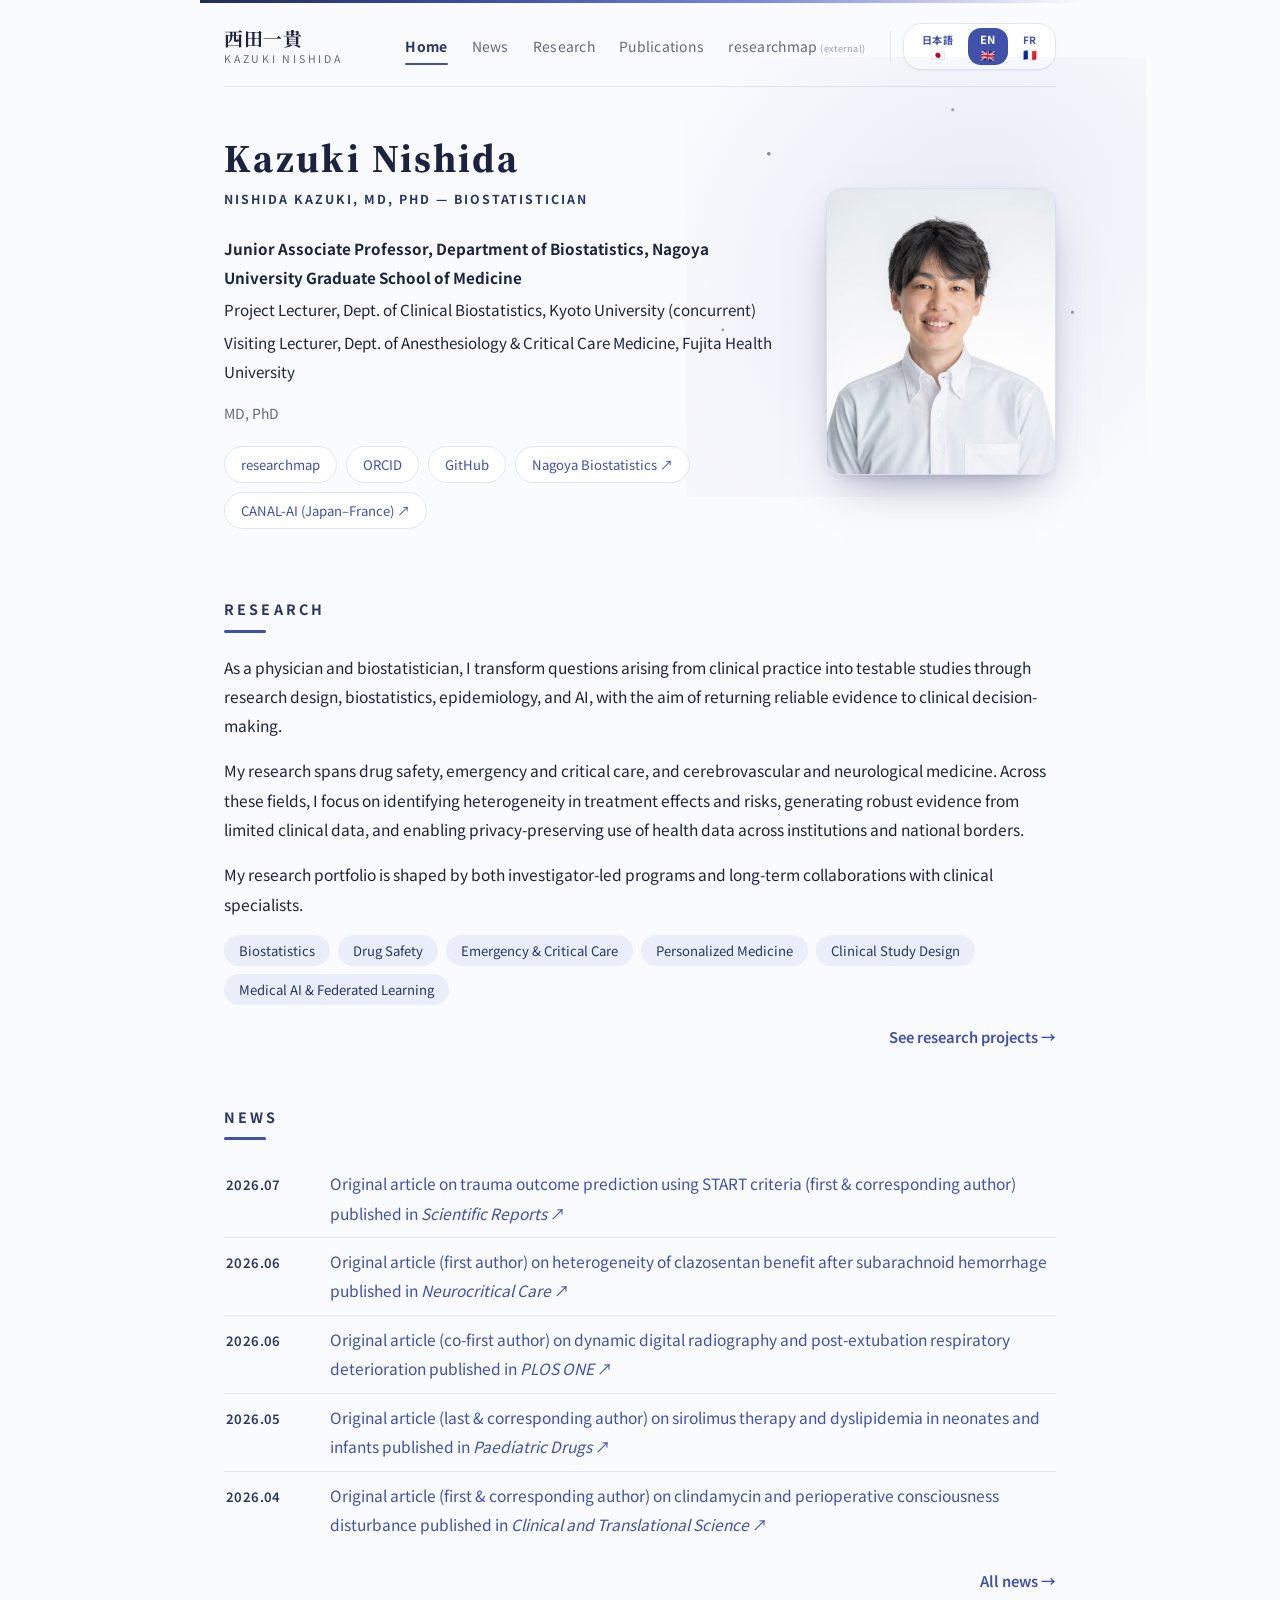
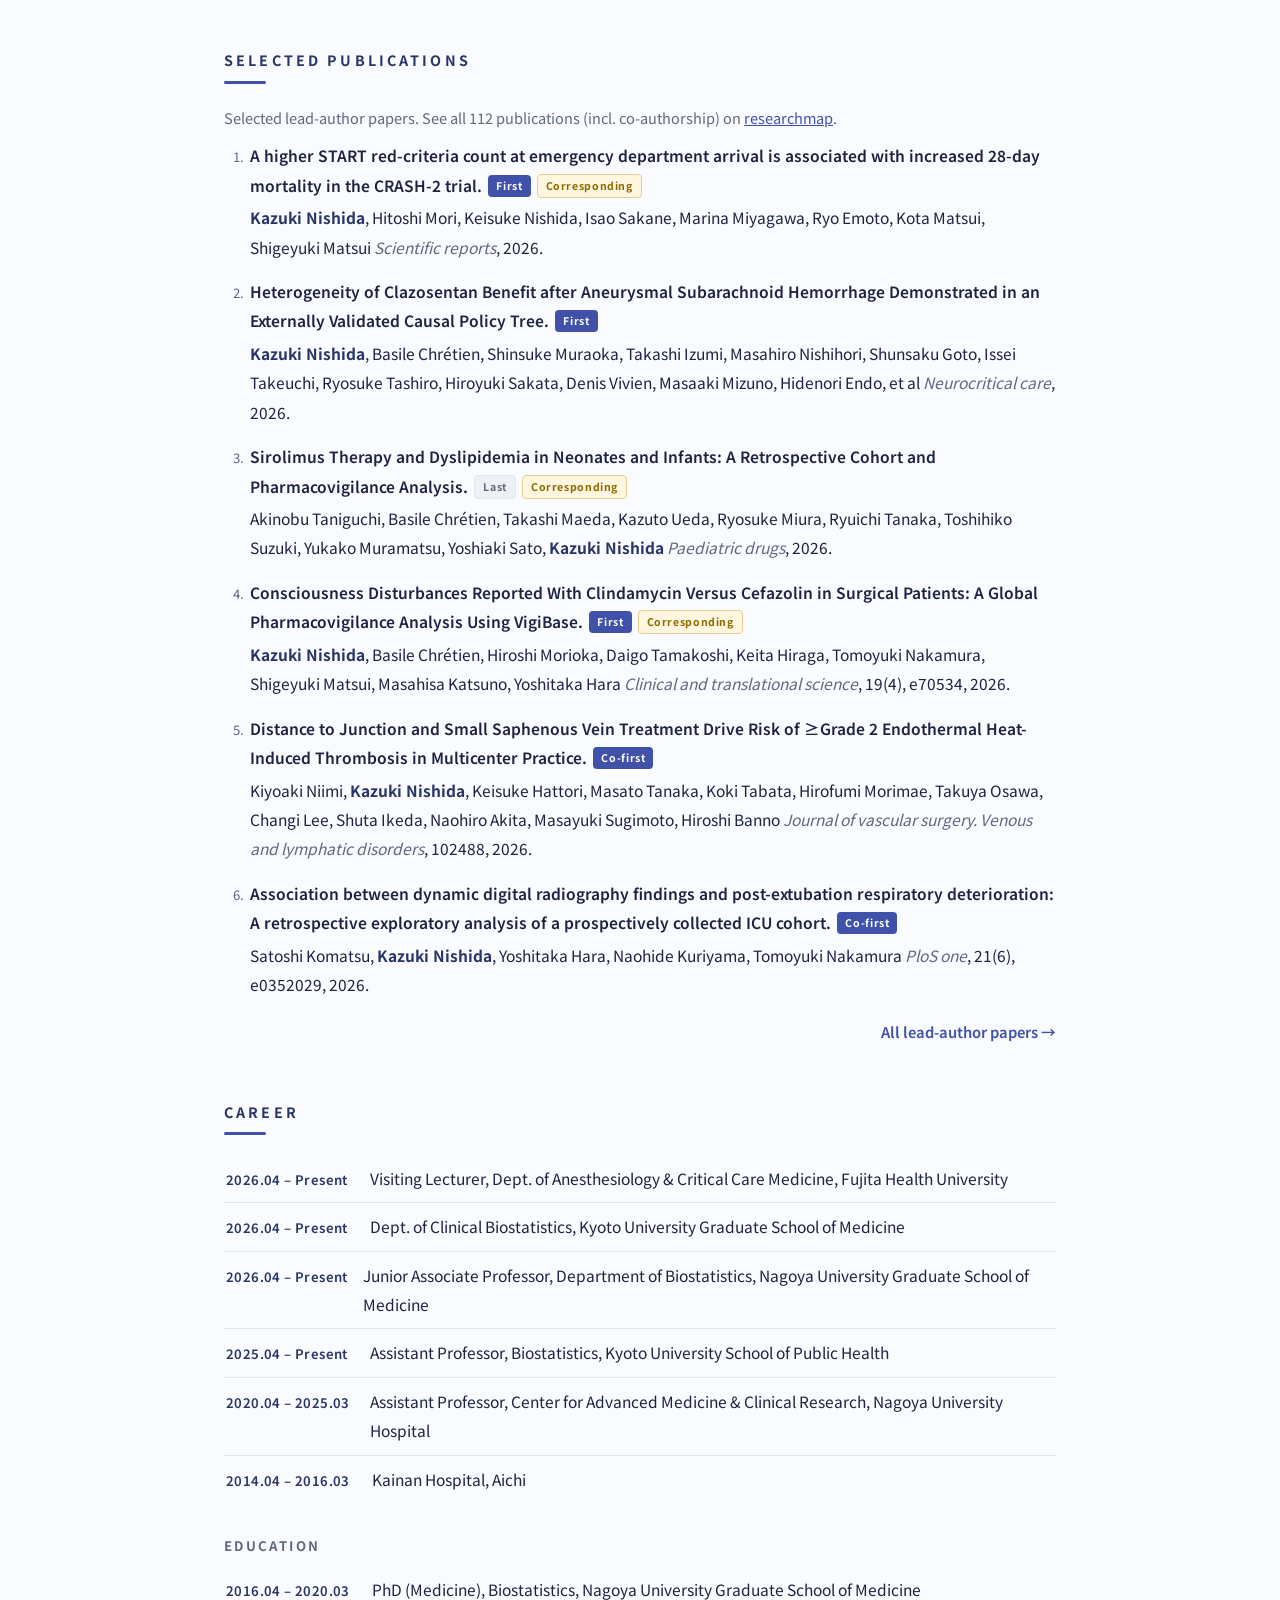
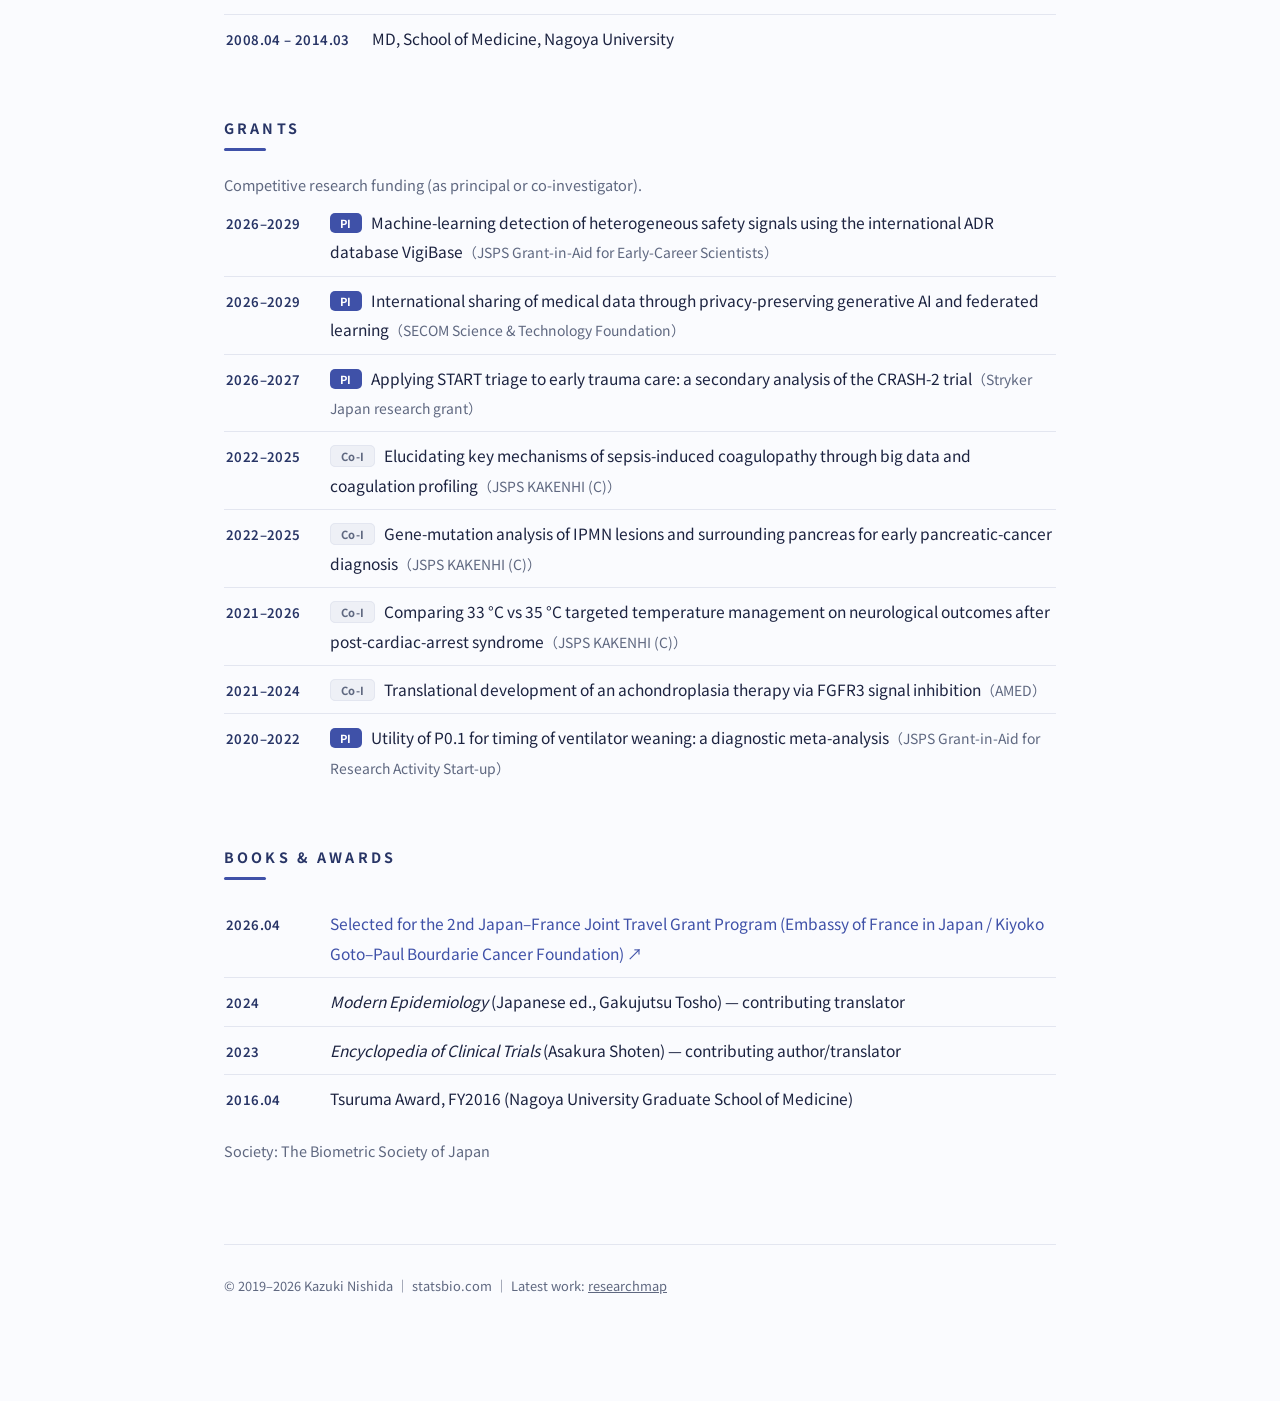
==== en/index.html @ daecc963 "Add files via upload" ====
<!DOCTYPE html>
<html lang="en">
<head>
<meta charset="UTF-8">
<meta name="viewport" content="width=device-width, initial-scale=1">
<link rel="preconnect" href="https://fonts.googleapis.com">
<link rel="preconnect" href="https://fonts.gstatic.com" crossorigin>
<link href="https://fonts.googleapis.com/css2?family=Noto+Sans+JP:wght@400;500;700&family=Noto+Serif+JP:wght@600;700&family=Source+Serif+4:ital,opsz,wght@0,8..60,600;0,8..60,700;1,8..60,600&display=swap" rel="stylesheet">
<link rel="stylesheet" href="../style.css">
<title>Kazuki Nishida — Biostatistics</title>
</head>
<body>
<div class="wrap">
<header class="site"><div class="accentbar"></div><div class="brand"><a class="name" href="index.html">西田一貴<span class="en">Kazuki Nishida</span></a><nav class="top"><span class="here">Home</span><a href="news.html">News</a><a href="research.html">Research</a><a href="publications.html">Publications</a><a href="https://researchmap.jp/kazuki-nishida" target="_blank" rel="noopener">researchmap<span class="ext">(external)</span></a><span class="langsw"><a href="../index.html"><span class="ll">日本語</span><span class="lf">🇯🇵</span></a><span class="langcur"><span class="ll">EN</span><span class="lf">🇬🇧</span></span><a href="../fr/index.html"><span class="ll">FR</span><span class="lf">🇫🇷</span></a></span></nav></div></header>

<div class="hero">
  <div class="hero-text">
    <h1>Kazuki Nishida</h1>
    <p class="romaji">NISHIDA Kazuki, MD, PhD — Biostatistician</p>
    <ul class="titles">
<li><span class="org">Junior Associate Professor, Department of Biostatistics, Nagoya University Graduate School of Medicine</span></li>
<li>Project Lecturer, Dept. of Clinical Biostatistics, Kyoto University (concurrent)</li>
<li>Visiting Lecturer, Dept. of Anesthesiology & Critical Care Medicine, Fujita Health University</li>
    </ul>
    <p class="degree">MD, PhD</p>
    <ul class="linkchips">
<li><a href="https://researchmap.jp/kazuki-nishida" target="_blank" rel="noopener">researchmap</a></li>
<li><a href="https://orcid.org/0000-0003-0367-8557" target="_blank" rel="noopener">ORCID</a></li>
<li><a href="https://github.com/Kazuki-Nishida" target="_blank" rel="noopener">GitHub</a></li>
<li><a href="https://nagoya-biostat.jp/" target="_blank" rel="noopener">Nagoya Biostatistics ↗</a></li>
<li><a href="https://canal-ai.org/" target="_blank" rel="noopener">CANAL-AI (Japan–France) ↗</a></li>
    </ul>
  </div>
  <figure class="portrait"><img src="../photo.jpg" alt="Kazuki Nishida"></figure>
</div>

<section id="research">
  <h2>Research</h2>
  <p>As a physician and biostatistician, I transform questions arising from clinical practice into testable studies through research design, biostatistics, epidemiology, and AI, with the aim of returning reliable evidence to clinical decision-making.</p>
  <p>My research spans drug safety, emergency and critical care, and cerebrovascular and neurological medicine. Across these fields, I focus on identifying heterogeneity in treatment effects and risks, generating robust evidence from limited clinical data, and enabling privacy-preserving use of health data across institutions and national borders.</p>
  <p>My research portfolio is shaped by both investigator-led programs and long-term collaborations with clinical specialists.</p>
  <ul class="keywords"><li>Biostatistics</li><li>Drug Safety</li><li>Emergency &amp; Critical Care</li><li>Personalized Medicine</li><li>Clinical Study Design</li><li>Medical AI &amp; Federated Learning</li></ul>
  <p class="more"><a href="research.html">See research projects →</a></p>
</section>

<section id="news">
  <h2>News</h2>
  <ul class="rows">
<li><span class="when">2026.07</span><span><a href="https://www.nature.com/articles/s41598-026-62050-z" target="_blank" rel="noopener">Original article on trauma outcome prediction using START criteria (first & corresponding author) published in <em>Scientific Reports</em> ↗</a></span></li>
<li><span class="when">2026.06</span><span><a href="https://link.springer.com/article/10.1007/s12028-026-02573-5" target="_blank" rel="noopener">Original article (first author) on heterogeneity of clazosentan benefit after subarachnoid hemorrhage published in <em>Neurocritical Care</em> ↗</a></span></li>
<li><span class="when">2026.06</span><span><a href="https://pubmed.ncbi.nlm.nih.gov/42329910/" target="_blank" rel="noopener">Original article (co-first author) on dynamic digital radiography and post-extubation respiratory deterioration published in <em>PLOS ONE</em> ↗</a></span></li>
<li><span class="when">2026.05</span><span><a href="https://link.springer.com/article/10.1007/s40272-026-00754-5" target="_blank" rel="noopener">Original article (last & corresponding author) on sirolimus therapy and dyslipidemia in neonates and infants published in <em>Paediatric Drugs</em> ↗</a></span></li>
<li><span class="when">2026.04</span><span><a href="https://ascpt.onlinelibrary.wiley.com/doi/10.1111/cts.70534" target="_blank" rel="noopener">Original article (first & corresponding author) on clindamycin and perioperative consciousness disturbance published in <em>Clinical and Translational Science</em> ↗</a></span></li>
  </ul>
  <p class="more"><a href="news.html">All news →</a></p>
</section>

<section id="selected">
  <h2>Selected Publications</h2>
  <p class="pubnote">Selected lead-author papers. See all 112 publications (incl. co-authorship) on <a href="https://researchmap.jp/kazuki-nishida" target="_blank" rel="noopener">researchmap</a>.</p>
  <ol class="pubs sel-list">
<li><a class="t" href="https://researchmap.jp/kazuki-nishida/published_papers/54375426" target="_blank" rel="noopener">A higher START red-criteria count at emergency department arrival is associated with increased 28-day mortality in the CRASH-2 trial.</a><span class="rb first">First</span><span class="rb corr">Corresponding</span><span class="aline"><strong>Kazuki Nishida</strong>, Hitoshi Mori, Keisuke Nishida, Isao Sakane, Marina Miyagawa, Ryo Emoto, Kota Matsui, Shigeyuki Matsui <span class="j">Scientific reports</span>, 2026.</span></li>
<li><a class="t" href="https://researchmap.jp/kazuki-nishida/published_papers/54204003" target="_blank" rel="noopener">Heterogeneity of Clazosentan Benefit after Aneurysmal Subarachnoid Hemorrhage Demonstrated in an Externally Validated Causal Policy Tree.</a><span class="rb first">First</span><span class="aline"><strong>Kazuki Nishida</strong>, Basile Chrétien, Shinsuke Muraoka, Takashi Izumi, Masahiro Nishihori, Shunsaku Goto, Issei Takeuchi, Ryosuke Tashiro, Hiroyuki Sakata, Denis Vivien, Masaaki Mizuno, Hidenori Endo, et al <span class="j">Neurocritical care</span>, 2026.</span></li>
<li><a class="t" href="https://researchmap.jp/kazuki-nishida/published_papers/54039979" target="_blank" rel="noopener">Sirolimus Therapy and Dyslipidemia in Neonates and Infants: A Retrospective Cohort and Pharmacovigilance Analysis.</a><span class="rb last">Last</span><span class="rb corr">Corresponding</span><span class="aline">Akinobu Taniguchi, Basile Chrétien, Takashi Maeda, Kazuto Ueda, Ryosuke Miura, Ryuichi Tanaka, Toshihiko Suzuki, Yukako Muramatsu, Yoshiaki Sato, <strong>Kazuki Nishida</strong> <span class="j">Paediatric drugs</span>, 2026.</span></li>
<li><a class="t" href="https://researchmap.jp/kazuki-nishida/published_papers/53319522" target="_blank" rel="noopener">Consciousness Disturbances Reported With Clindamycin Versus Cefazolin in Surgical Patients: A Global Pharmacovigilance Analysis Using VigiBase.</a><span class="rb first">First</span><span class="rb corr">Corresponding</span><span class="aline"><strong>Kazuki Nishida</strong>, Basile Chrétien, Hiroshi Morioka, Daigo Tamakoshi, Keita Hiraga, Tomoyuki Nakamura, Shigeyuki Matsui, Masahisa Katsuno, Yoshitaka Hara <span class="j">Clinical and translational science</span>, 19(4), e70534, 2026.</span></li>
<li><a class="t" href="https://researchmap.jp/kazuki-nishida/published_papers/53044819" target="_blank" rel="noopener">Distance to Junction and Small Saphenous Vein Treatment Drive Risk of ≥Grade 2 Endothermal Heat-Induced Thrombosis in Multicenter Practice.</a><span class="rb first">Co-first</span><span class="aline">Kiyoaki Niimi, <strong>Kazuki Nishida</strong>, Keisuke Hattori, Masato Tanaka, Koki Tabata, Hirofumi Morimae, Takuya Osawa, Changi Lee, Shuta Ikeda, Naohiro Akita, Masayuki Sugimoto, Hiroshi Banno <span class="j">Journal of vascular surgery. Venous and lymphatic disorders</span>, 102488, 2026.</span></li>
<li><a class="t" href="https://researchmap.jp/kazuki-nishida/published_papers/54223745" target="_blank" rel="noopener">Association between dynamic digital radiography findings and post-extubation respiratory deterioration: A retrospective exploratory analysis of a prospectively collected ICU cohort.</a><span class="rb first">Co-first</span><span class="aline">Satoshi Komatsu, <strong>Kazuki Nishida</strong>, Yoshitaka Hara, Naohide Kuriyama, Tomoyuki Nakamura <span class="j">PloS one</span>, 21(6), e0352029, 2026.</span></li>
  </ol>
  <p class="more"><a href="publications.html">All lead-author papers →</a></p>
</section>

<section id="career">
  <h2>Career</h2>
  <ul class="rows">
<li><span class="when">2026.04 – Present</span><span>Visiting Lecturer, Dept. of Anesthesiology &amp; Critical Care Medicine, Fujita Health University</span></li>
<li><span class="when">2026.04 – Present</span><span>Dept. of Clinical Biostatistics, Kyoto University Graduate School of Medicine</span></li>
<li><span class="when">2026.04 – Present</span><span>Junior Associate Professor, Department of Biostatistics, Nagoya University Graduate School of Medicine</span></li>
<li><span class="when">2025.04 – Present</span><span>Assistant Professor, Biostatistics, Kyoto University School of Public Health</span></li>
<li><span class="when">2020.04 – 2025.03</span><span>Assistant Professor, Center for Advanced Medicine &amp; Clinical Research, Nagoya University Hospital</span></li>
<li><span class="when">2014.04 – 2016.03</span><span>Kainan Hospital, Aichi</span></li>
  </ul>
  <h3 class="sub">Education</h3>
  <ul class="rows">
<li><span class="when">2016.04 – 2020.03</span><span>PhD (Medicine), Biostatistics, Nagoya University Graduate School of Medicine</span></li>
<li><span class="when">2008.04 – 2014.03</span><span>MD, School of Medicine, Nagoya University</span></li>
  </ul>
</section>

<section id="grants">
  <h2>Grants</h2>
  <p class="pubnote">Competitive research funding (as principal or co-investigator).</p>
  <ul class="rows">
<li><span class="when">2026–2029</span><span><span class="rtag pi">PI</span>Machine-learning detection of heterogeneous safety signals using the international ADR database VigiBase<span class="funder">（JSPS Grant-in-Aid for Early-Career Scientists）</span></span></li>
<li><span class="when">2026–2029</span><span><span class="rtag pi">PI</span>International sharing of medical data through privacy-preserving generative AI and federated learning<span class="funder">（SECOM Science &amp; Technology Foundation）</span></span></li>
<li><span class="when">2026–2027</span><span><span class="rtag pi">PI</span>Applying START triage to early trauma care: a secondary analysis of the CRASH-2 trial<span class="funder">（Stryker Japan research grant）</span></span></li>
<li><span class="when">2022–2025</span><span><span class="rtag co">Co-I</span>Elucidating key mechanisms of sepsis-induced coagulopathy through big data and coagulation profiling<span class="funder">（JSPS KAKENHI (C)）</span></span></li>
<li><span class="when">2022–2025</span><span><span class="rtag co">Co-I</span>Gene-mutation analysis of IPMN lesions and surrounding pancreas for early pancreatic-cancer diagnosis<span class="funder">（JSPS KAKENHI (C)）</span></span></li>
<li><span class="when">2021–2026</span><span><span class="rtag co">Co-I</span>Comparing 33 °C vs 35 °C targeted temperature management on neurological outcomes after post-cardiac-arrest syndrome<span class="funder">（JSPS KAKENHI (C)）</span></span></li>
<li><span class="when">2021–2024</span><span><span class="rtag co">Co-I</span>Translational development of an achondroplasia therapy via FGFR3 signal inhibition<span class="funder">（AMED）</span></span></li>
<li><span class="when">2020–2022</span><span><span class="rtag pi">PI</span>Utility of P0.1 for timing of ventilator weaning: a diagnostic meta-analysis<span class="funder">（JSPS Grant-in-Aid for Research Activity Start-up）</span></span></li>
  </ul>
</section>

<section id="etc">
  <h2>Books &amp; Awards</h2>
  <ul class="rows">
<li><span class="when">2026.04</span><span><a href="https://kiyoko-foundation.or.jp/news/jointgrantprogramlaureate-2026/" target="_blank" rel="noopener">Selected for the 2nd Japan–France Joint Travel Grant Program (Embassy of France in Japan / Kiyoko Goto–Paul Bourdarie Cancer Foundation) ↗</a></span></li>
<li><span class="when">2024</span><span><i>Modern Epidemiology</i> (Japanese ed., Gakujutsu Tosho) — contributing translator</span></li>
<li><span class="when">2023</span><span><i>Encyclopedia of Clinical Trials</i> (Asakura Shoten) — contributing author/translator</span></li>
<li><span class="when">2016.04</span><span>Tsuruma Award, FY2016 (Nagoya University Graduate School of Medicine)</span></li>
  </ul>
  <p class="member">Society: The Biometric Society of Japan</p>
</section>

<footer class="site"><p>© 2019–2026 Kazuki Nishida ｜ statsbio.com ｜ Latest work: <a href="https://researchmap.jp/kazuki-nishida" target="_blank" rel="noopener">researchmap</a></p></footer>
</div>
</body>
</html>
---- style.css ----
:root{
  --ink:#1c2340;
  --sub:#5f6880;
  --accent:#3f51a8;
  --accent-dark:#283566;
  --accent-soft:#eaeefb;
  --line:#e3e6f0;
  --bg:#fafbfe;
  --card:#ffffff;
  --star:#c9a227;
  --serif:"Source Serif 4","Noto Serif JP","Hiragino Mincho ProN",serif;
  --sans:"Noto Sans JP","Helvetica Neue",Arial,"Hiragino Kaku Gothic ProN",Meiryo,sans-serif;
}
*{box-sizing:border-box}
html{scroll-behavior:smooth}
body{
  margin:0;background:var(--bg);color:var(--ink);
  font-family:var(--sans);
  line-height:1.9;font-size:15.5px;
  -webkit-font-smoothing:antialiased;
}
.wrap{max-width:880px;margin:0 auto;padding:0 24px 90px}
a{color:var(--accent)}

/* ---------- header ---------- */
header.site{padding:0 0 14px;border-bottom:1px solid var(--line)}
.accentbar{height:4px;background:linear-gradient(90deg,var(--accent) 0%,#6272c9 60%,#c7d0f0 100%);border-radius:0 0 3px 3px;margin:0 -24px 26px}
.brand{display:flex;justify-content:space-between;align-items:baseline;flex-wrap:wrap;gap:10px}
.brand .name{
  font-family:var(--serif);font-size:1.32em;font-weight:700;color:var(--ink);
  text-decoration:none;letter-spacing:.03em;
}
.brand .name .en{
  font-family:var(--sans);font-weight:400;color:var(--sub);
  font-size:.7em;margin-left:.8em;letter-spacing:.06em;
}
nav.top a,nav.top .here{margin-left:1.6em;font-size:.93em;text-decoration:none}
nav.top a{color:var(--accent)}
nav.top a:hover{text-decoration:underline}
nav.top .here{color:var(--ink);font-weight:600}

/* ---------- hero ---------- */
.hero{
  display:grid;grid-template-columns:1fr 230px;gap:40px;
  align-items:center;padding:44px 0 10px;
}
.hero.solo{display:block;padding:40px 0 0}
.hero h1{
  font-family:var(--serif);font-size:2.35em;margin:0 0 4px;
  letter-spacing:.05em;line-height:1.3;
}
.hero .romaji{color:var(--sub);font-size:1em;margin:0 0 20px;letter-spacing:.04em}
.hero .titles{margin:0;padding:0;list-style:none}
.hero .titles li{margin:3px 0;font-size:.98em}
.hero .titles .org{font-weight:700}
.hero .degree{color:var(--sub);font-size:.9em;margin:12px 0 18px}
.portrait{margin:0}
.portrait img{
  width:100%;height:auto;display:block;border-radius:14px;
  border:1px solid var(--line);
  box-shadow:0 10px 30px -12px rgba(40,53,102,.35);
}
.linkchips{display:flex;flex-wrap:wrap;gap:9px;padding:0;margin:0;list-style:none}
.linkchips a{
  display:block;border:1px solid var(--line);border-radius:999px;
  padding:5px 17px;color:var(--accent);text-decoration:none;background:var(--card);
  font-size:.88em;transition:.15s;
}
.linkchips a:hover{border-color:var(--accent);background:var(--accent-soft)}

/* ---------- sections ---------- */
section{margin-top:52px}
h2{
  font-family:var(--sans);font-size:.92em;letter-spacing:.22em;color:var(--accent-dark);
  text-transform:uppercase;margin:0 0 4px;font-weight:700;
}
h2::after{
  content:"";display:block;width:34px;height:3px;background:var(--accent);
  border-radius:2px;margin-top:7px;margin-bottom:20px;
}
h3.sub{font-size:.85em;letter-spacing:.18em;color:var(--sub);text-transform:uppercase;margin:30px 0 8px}
.keywords{display:flex;flex-wrap:wrap;gap:8px;padding:0;margin:16px 0 0;list-style:none}
.keywords li{
  background:var(--accent-soft);color:var(--accent-dark);
  border-radius:999px;padding:3px 15px;font-size:.85em;
}
.en-note{
  color:var(--sub);font-size:.93em;border-left:3px solid var(--accent);
  padding-left:16px;margin-top:20px;line-height:1.8;
}

/* rows (news / career / grants) */
.rows{margin:0;padding:0;list-style:none}
.rows li{display:flex;gap:22px;padding:9px 2px;border-bottom:1px solid var(--line)}
.rows li:last-child{border-bottom:none}
.rows .when{
  color:var(--accent-dark);white-space:nowrap;font-size:.85em;
  padding-top:3px;min-width:6.2em;font-weight:600;letter-spacing:.03em;
  font-variant-numeric:tabular-nums;
}
.rows .funder{color:var(--sub);font-size:.9em}
.member{color:var(--sub);font-size:.93em;margin-top:14px}

/* ---------- publications ---------- */
.pubnote{color:var(--sub);font-size:.94em;margin:6px 0 0}
.yeartag{
  font-family:var(--serif);font-size:1.25em;font-weight:700;color:var(--ink);
  margin:40px 0 4px;letter-spacing:.08em;
  border-bottom:1px solid var(--line);padding-bottom:6px;
}
.yeartag .ycount{color:var(--sub);font-weight:400;font-size:.75em}
ol.pubs{padding-left:1.5em;margin:10px 0 0}
ol.pubs li{margin:0 0 15px;padding-left:.2em}
ol.pubs li::marker{color:var(--sub);font-size:.85em}
ol.pubs .t{font-weight:600;text-decoration:none;color:var(--ink)}
ol.pubs a.t:hover{color:var(--accent);text-decoration:underline}
ol.pubs .j{font-style:italic;color:var(--sub)}
ol.pubs strong{color:var(--accent-dark);font-weight:700}
.first{
  display:inline-block;background:var(--accent);color:#fff;border-radius:4px;
  font-size:.68em;padding:1px 8px;margin-left:8px;vertical-align:2px;letter-spacing:.08em;
}
.sel{color:#c99700;margin-left:6px;font-size:.9em}
.sel-list{margin-top:4px}
.more{text-align:right;font-size:.95em;margin-top:18px}
.more a{text-decoration:none;font-weight:600}
.more a:hover{text-decoration:underline}

/* contact */
.contact p{margin:.35em 0}
.contact .mail{
  font-family:ui-monospace,Menlo,Consolas,monospace;background:var(--card);
  border:1px solid var(--line);border-radius:6px;padding:3px 12px;font-size:.95em;
}

footer.site{
  margin-top:80px;border-top:1px solid var(--line);
  padding-top:16px;color:var(--sub);font-size:.83em;
}
footer.site a{color:var(--sub)}

@media (max-width:680px){
  .hero{grid-template-columns:1fr;gap:26px;padding-top:30px}
  .portrait{order:-1;max-width:190px}
  .brand{flex-direction:column}
  nav.top a,nav.top .here{margin-left:0;margin-right:1.4em}
  .rows li{flex-direction:column;gap:2px}
  .rows .when{min-width:0}
}
@media print{
  .accentbar,nav.top,.linkchips,.more{display:none}
  body{background:#fff;font-size:11.5px}
  .portrait img{box-shadow:none}
  a{color:var(--ink);text-decoration:none}
}

/* ---------- research / projects pages ---------- */
.lead{font-size:1.02em;max-width:720px;margin-top:14px}
.eyebrow{display:flex;align-items:baseline;gap:16px;margin-bottom:20px}
.eyebrow h2{margin:0;flex-shrink:0}
.eyebrow h2::after{margin-bottom:0}
.eyebrow .count{
  color:var(--sub);font-size:.78em;letter-spacing:.14em;text-transform:uppercase;
  margin-left:auto;white-space:nowrap;
}
.programs{display:grid;gap:22px;margin-top:6px}
.prog{
  background:var(--card);border:1px solid var(--line);border-radius:14px;
  padding:26px 30px 22px;box-shadow:0 6px 22px -16px rgba(40,53,102,.25);
}
.prog .kicker{
  display:inline-block;color:var(--accent-dark);font-size:.75em;font-weight:700;
  letter-spacing:.16em;text-transform:uppercase;margin-bottom:6px;
}
.prog h3{font-family:var(--serif);font-size:1.3em;margin:2px 0 2px;line-height:1.5}
.prog .en-sub{color:var(--sub);font-size:.88em;margin:0 0 12px;font-style:italic}
.themes{margin:12px 0 16px;padding-left:1.2em}
.themes li{margin:5px 0;font-size:.95em}
.fund{display:flex;flex-wrap:wrap;gap:8px}
.fund span{
  background:var(--accent-soft);color:var(--accent-dark);border-radius:6px;
  padding:2px 12px;font-size:.8em;font-weight:500;
}
.domains{display:grid;grid-template-columns:1fr 1fr;gap:14px}
.dom{background:var(--card);border:1px solid var(--line);border-radius:10px;padding:16px 20px 10px}
.dom .h{display:flex;justify-content:space-between;align-items:baseline;gap:10px;margin-bottom:4px}
.dom .n{font-weight:700}
.dom .c{color:var(--accent-dark);font-size:.78em;white-space:nowrap;font-variant-numeric:tabular-nums}
.dom p{margin:4px 0 8px;font-size:.88em;color:var(--sub);line-height:1.75}
.two{display:grid;grid-template-columns:1.2fr 1fr;gap:34px}
.facts{margin:0;padding:0;list-style:none}
.facts li{display:flex;gap:14px;padding:7px 0;border-bottom:1px dashed var(--line);font-size:.92em}
.facts li:last-child{border-bottom:none}
.facts .k{color:var(--accent-dark);font-weight:700;min-width:3.2em;white-space:nowrap}

.rolekey{display:flex;flex-wrap:wrap;gap:20px;margin-top:18px;font-size:.88em;color:var(--sub)}
.dot{display:inline-block;width:10px;height:10px;border-radius:50%;margin-right:7px;vertical-align:-1px}
.dot.pi{background:var(--accent)}
.dot.stat{background:#c99700}
.dot.co{background:#96a0b5}
section.tight{margin-top:26px}
.domain{margin-top:30px}
.domain h3{
  font-family:var(--serif);font-size:1.08em;margin:0 0 2px;
  border-bottom:1px solid var(--line);padding-bottom:7px;
}
.domain h3 .cnt{
  color:var(--sub);font-family:var(--sans);font-weight:400;font-size:.72em;
  letter-spacing:.12em;text-transform:uppercase;margin-left:10px;
}
.proj{display:flex;gap:14px;padding:11px 2px;border-bottom:1px dashed var(--line);align-items:flex-start}
.proj:last-child{border-bottom:none}
.rtag{
  flex-shrink:0;font-size:.72em;font-weight:700;border-radius:5px;
  padding:2px 10px;margin-top:4px;white-space:nowrap;letter-spacing:.04em;
}
.rtag.pi{background:var(--accent);color:#fff}
.rtag.stat{background:#fff6df;color:#8a6a00;border:1px solid #e5cf8c}
.rtag.co{background:#eef0f6;color:#5f6880;border:1px solid var(--line)}
.pj .t{font-weight:600;line-height:1.7}
.pj .d{color:var(--sub);font-size:.86em;margin-top:1px}
.pj .fundname{font-weight:500}

@media (max-width:680px){
  .domains{grid-template-columns:1fr}
  .two{grid-template-columns:1fr}
  .eyebrow{flex-wrap:wrap}
  .eyebrow .count{margin-left:0}
  .proj{flex-direction:column;gap:4px}
}

/* role badges & researchmap CTA */
.rb{
  display:inline-block;border-radius:4px;font-size:.68em;font-weight:700;
  padding:1px 8px;margin-left:6px;vertical-align:2px;letter-spacing:.06em;
}
.rb.first{background:var(--accent);color:#fff}
.rb.corr{background:#fff6df;color:#8a6a00;border:1px solid #e5cf8c}
.rb.last{background:#eef0f6;color:#5f6880;border:1px solid var(--line)}
.rmcta{margin-top:18px}
.rmcta a{
  display:inline-block;background:var(--accent);color:#fff;text-decoration:none;
  border-radius:8px;padding:9px 22px;font-size:.95em;font-weight:600;
  box-shadow:0 6px 16px -8px rgba(40,53,102,.5);
}
.rmcta a:hover{background:var(--accent-dark)}

/* news links */
.rows a{color:var(--accent);text-decoration:none}
.rows a:hover{text-decoration:underline}
.rows a em{color:inherit}

/* ================= research (merged) page ================= */
/* three questions */
.qgrid{display:grid;grid-template-columns:repeat(3,1fr);gap:16px}
.qcard{
  background:var(--card);border:1px solid var(--line);border-radius:12px;
  padding:22px 22px 18px;position:relative;
}
.qcard .qnum{
  font-family:var(--serif);font-size:1.5em;font-weight:700;color:var(--accent);
  opacity:.35;display:block;margin-bottom:6px;
}
.qcard h3{font-size:1.02em;line-height:1.55;margin:0 0 8px}
.qcard p{font-size:.88em;color:var(--sub);margin:0;line-height:1.7}

/* featured big cards */
.fcards{display:grid;gap:20px}
.fcard{
  background:var(--card);border:1px solid var(--line);border-radius:14px;
  padding:26px 30px 22px;box-shadow:0 6px 22px -16px rgba(40,53,102,.28);
}
.pbadges,.cbadge{display:flex;flex-wrap:wrap;gap:7px;margin-bottom:10px}
.pbadge{font-size:.72em;font-weight:700;border-radius:5px;padding:2px 11px;letter-spacing:.04em}
.b-pi{background:var(--accent);color:#fff}
.b-live{background:#fff6df;color:#8a6a00;border:1px solid #e5cf8c}
.b-lead{background:#e7f1f2;color:var(--accent-dark);border:1px solid #cfe3e4}
.b-collab{background:#eef0f6;color:#5f6880;border:1px solid var(--line)}
.b-co{background:#eef0f6;color:#5f6880;border:1px solid var(--line)}
.fcard h3{font-family:var(--serif);font-size:1.32em;margin:2px 0 6px;line-height:1.45}
.pq{font-weight:600;color:var(--accent-dark);margin:0 0 10px;font-size:1.02em}
.pbody{margin:0 0 12px;font-size:.95em}
.pmeta{
  color:var(--accent-dark);font-size:.84em;font-weight:500;margin:0 0 12px;
  background:var(--accent-soft);border-radius:6px;padding:6px 12px;display:inline-block;
}
.pnote{color:var(--sub);font-size:.88em;font-style:italic;margin:6px 0 0}
.repbox{border-top:1px dashed var(--line);padding-top:12px;margin-top:4px}
.replabel{font-size:.72em;font-weight:700;letter-spacing:.12em;color:var(--sub);text-transform:uppercase}
ol.reps{padding-left:1.3em;margin:6px 0 0}
ol.reps li{margin:0 0 7px;font-size:.9em;line-height:1.6}
ol.reps a{font-weight:600;color:var(--ink);text-decoration:none}
ol.reps a:hover{color:var(--accent);text-decoration:underline}
.reps .repmeta{color:var(--sub)}
.reps .rb{display:inline-block;border-radius:4px;font-size:.68em;font-weight:700;padding:1px 7px;margin-left:5px;vertical-align:1px}
.reps .rb.first{background:var(--accent);color:#fff}
.reps .rb.corr{background:#fff6df;color:#8a6a00;border:1px solid #e5cf8c}
.reps .rb.last{background:#eef0f6;color:#5f6880;border:1px solid var(--line)}

/* continuing compact cards */
.ccards{display:grid;grid-template-columns:1fr 1fr;gap:14px;margin-top:6px}
.ccard{background:var(--card);border:1px solid var(--line);border-radius:11px;padding:18px 20px 14px}
.ccard .ch{display:flex;justify-content:space-between;align-items:baseline;gap:10px;margin-bottom:6px}
.ccard .cn{font-weight:700;line-height:1.5}
.ccard .cnum{color:var(--accent-dark);font-size:.78em;white-space:nowrap;font-variant-numeric:tabular-nums}
.ccard>p{margin:2px 0 8px;font-size:.88em;color:var(--sub);line-height:1.75}
.ccard details{font-size:.9em}
.ccard summary{cursor:pointer;color:var(--accent);font-size:.85em;font-weight:600;list-style-position:inside}
.ccard summary:hover{text-decoration:underline}
.ccard details ol.reps{margin-top:8px}
.allnote{color:var(--sub);font-size:.92em;margin-top:20px;border-left:3px solid var(--line);padding-left:14px}

@media (max-width:680px){
  .qgrid{grid-template-columns:1fr}
  .ccards{grid-template-columns:1fr}
}

/* ---- refinement pass: research page ---- */
.pagesub{color:var(--sub);letter-spacing:.24em;text-transform:uppercase;font-size:.78em;margin:4px 0 0;font-weight:600}
.prog{position:relative;overflow:hidden;padding-top:30px}
.prog::before{content:"";position:absolute;top:0;left:0;right:0;height:3px;
  background:linear-gradient(90deg,var(--accent) 0%,#6272c9 45%,rgba(61,154,162,0) 90%)}
.prog h3{margin:4px 0 3px}
.themes{list-style:none;padding-left:.1em}
.themes li{padding-left:1.15em;position:relative}
.themes li::before{content:"▸";color:var(--accent);position:absolute;left:0;font-size:.9em;top:1px}
.dom{transition:box-shadow .15s, transform .15s, border-color .15s;border-left:3px solid transparent}
.dom:hover{border-left-color:var(--accent);box-shadow:0 10px 24px -16px rgba(40,53,102,.4);transform:translateY(-1px)}
.facts-card{background:var(--card);border:1px solid var(--line);border-radius:12px;padding:10px 22px;
  box-shadow:0 6px 22px -18px rgba(40,53,102,.3)}
.facts-card .facts li{padding:9px 0}
.two{align-items:start}
.lead b{color:var(--accent-dark)}

/* ==== research v2: guiding questions ==== */
.qgrid{display:grid;grid-template-columns:repeat(3,1fr);gap:14px}
.qcard{background:var(--card);border:1px solid var(--line);border-radius:12px;padding:18px 22px 14px;position:relative}
.qnum{font-family:var(--serif);font-size:1.6em;font-weight:700;color:var(--accent);opacity:.35;line-height:1;display:block;margin-bottom:6px}
.qcard h3{font-size:.95em;margin:0 0 6px;line-height:1.75}
.qcard p{margin:0 0 4px;font-size:.85em;color:var(--sub);line-height:1.75}

/* ==== research v2: featured project cards ==== */
.fcards{display:grid;gap:22px;margin-top:6px}
.fcard{
  background:var(--card);border:1px solid var(--line);border-radius:14px;
  padding:26px 30px 22px;box-shadow:0 6px 22px -16px rgba(40,53,102,.25);
  position:relative;overflow:hidden;
}
.fcard::before{content:"";position:absolute;top:0;left:0;right:0;height:3px;
  background:linear-gradient(90deg,var(--accent) 0%,#6272c9 45%,rgba(61,154,162,0) 90%)}
.fcard h3{font-family:var(--serif);font-size:1.28em;margin:10px 0 2px;line-height:1.55}
.pbadges{display:flex;flex-wrap:wrap;gap:6px}
.pbadge{display:inline-block;border-radius:999px;font-size:.72em;font-weight:700;padding:2px 12px;letter-spacing:.04em}
.pbadge.b-pi{background:var(--accent);color:#fff}
.pbadge.b-live{background:#eaf5ec;color:#2e6b45;border:1px solid #bcdcc5}
.pbadge.b-lead{background:#fff6df;color:#8a6a00;border:1px solid #e5cf8c}
.pbadge.b-collab{background:#eef0f6;color:#5f6880;border:1px solid var(--line)}
.pq{color:var(--accent-dark);font-weight:700;font-size:.97em;margin:4px 0 10px}
.pbody{font-size:.93em;margin:0;line-height:1.9}
.pmeta{color:var(--sub);font-size:.84em;margin:12px 0 0;border-top:1px dashed var(--line);padding-top:10px}
.pnote{color:var(--sub);font-size:.84em;font-style:italic;margin:10px 0 0}
.repbox{background:#f5f6fc;border-left:3px solid var(--accent);border-radius:0 8px 8px 0;padding:12px 18px;margin-top:14px}
.replabel{display:block;font-size:.72em;font-weight:700;letter-spacing:.16em;text-transform:uppercase;color:var(--accent-dark);margin-bottom:6px}
.reps{margin:0;padding-left:1.25em}
.reps li{margin:7px 0;font-size:.88em;line-height:1.75}
.reps li::marker{color:var(--sub);font-size:.85em}
.reps a{font-weight:600;text-decoration:none;color:var(--ink)}
.reps a:hover{color:var(--accent);text-decoration:underline}
.repmeta{color:var(--sub)}

/* ==== research v2: continuing collaboration cards ==== */
.ccards{display:grid;grid-template-columns:1fr 1fr;gap:14px;margin-top:6px}
.ccard{
  background:var(--card);border:1px solid var(--line);border-radius:10px;padding:16px 20px 12px;
  border-left:3px solid transparent;transition:box-shadow .15s,transform .15s,border-color .15s;
}
.ccard:hover{border-left-color:var(--accent);box-shadow:0 10px 24px -16px rgba(40,53,102,.4);transform:translateY(-1px)}
.ch{display:flex;justify-content:space-between;align-items:baseline;gap:10px}
.cn{font-weight:700;font-size:.95em;line-height:1.6}
.cnum{color:var(--accent-dark);font-size:.76em;white-space:nowrap;font-variant-numeric:tabular-nums;font-weight:600}
.cbadge{margin:6px 0 2px}
.ccard>p{margin:6px 0 8px;font-size:.86em;color:var(--sub);line-height:1.75}
.ccard details{margin:2px 0 6px}
.ccard summary{
  cursor:pointer;font-size:.82em;font-weight:700;color:var(--accent);
  list-style:none;display:inline-flex;align-items:center;gap:5px;
}
.ccard summary::-webkit-details-marker{display:none}
.ccard summary::before{content:"▸";transition:transform .15s;font-size:.95em}
.ccard details[open] summary::before{transform:rotate(90deg)}
.ccard details .reps{margin-top:8px}
.ccard details .reps li{font-size:.84em}
.allnote{color:var(--sub);font-size:.9em;margin-top:22px}

@media (max-width:680px){
  .qgrid{grid-template-columns:1fr}
  .ccards{grid-template-columns:1fr}
  .fcard{padding:22px 20px 18px}
}

/* fixes: lead width / external label */
.lead{max-width:none}
nav.top .ext{font-size:.72em;color:var(--sub);margin-left:2px;font-weight:400}

/* publication layout: authors on new line */
ol.pubs .aline{display:block;margin-top:3px}

/* grants rows */
.rows .rtag{margin-right:9px;vertical-align:1px;margin-top:0}

/* language switcher */
.langsw{margin-left:1.6em;font-size:.9em;white-space:nowrap}
.langsw a{color:var(--accent);text-decoration:none}
.langsw a:hover{text-decoration:underline}
.langsw .langcur{color:var(--ink);font-weight:700}
.langsw .langsep{color:var(--line);margin:0 .1em}
@media (max-width:680px){ .langsw{margin-left:0;margin-top:6px;display:block} }

/* ==== design polish v2: header & banner ==== */
header.site{padding:0;border-bottom:none}
.accentbar{
  height:3px;border-radius:0;
  background:linear-gradient(90deg,var(--accent-dark) 0%,var(--accent) 32%,#6a7bd4 62%,rgba(185,217,219,0) 100%);
  margin:0 -24px 20px;
}
.brand{display:flex;align-items:center;gap:18px;padding-bottom:16px;border-bottom:1px solid var(--line)}
.brand .name{font-size:1.22em;line-height:1.25;display:flex;flex-direction:column;gap:0}
.brand .name .en{margin-left:0;font-size:.56em;letter-spacing:.26em;text-transform:uppercase;color:var(--sub)}
nav.top{margin-left:auto;display:flex;align-items:center;flex-wrap:wrap;gap:6px 26px;row-gap:8px}
nav.top a,nav.top .here{margin-left:0;font-size:.9em;letter-spacing:.02em}
nav.top>a{color:var(--sub);position:relative;padding:3px 0;transition:color .15s;text-decoration:none}
nav.top>a:hover{color:var(--accent-dark);text-decoration:none}
nav.top>a::after{content:"";position:absolute;left:0;right:100%;bottom:-2px;height:2px;background:var(--accent);border-radius:2px;transition:right .18s ease}
nav.top>a:hover::after{right:0}
nav.top .here{color:var(--accent-dark);font-weight:700;position:relative;padding:3px 0}
nav.top .here::after{content:"";position:absolute;left:0;right:0;bottom:-2px;height:2px;background:var(--accent);border-radius:2px}
nav.top .ext{font-size:.66em;color:#96a0b5;margin-left:3px;font-weight:400}

/* language switcher: segmented pill */
.langsw{
  display:inline-flex;align-items:center;gap:2px;
  margin-left:4px;padding:3px 5px;
  border:1px solid var(--line);border-radius:999px;background:var(--card);
  font-size:.76em;white-space:nowrap;line-height:1.6;
  box-shadow:0 1px 3px -2px rgba(40,53,102,.25);
}
.langsw .langsep{display:none}
.langsw a,.langsw .langcur{padding:1px 11px;border-radius:999px;text-decoration:none;font-weight:600}
.langsw a{color:var(--sub);transition:.12s}
.langsw a:hover{color:var(--accent-dark);background:var(--accent-soft);text-decoration:none}
.langsw .langcur{color:#fff;background:var(--accent)}

/* hero */
.hero{position:relative;padding:46px 0 14px}
.hero::before{
  content:"";position:absolute;top:-10px;right:-70px;width:380px;height:380px;border-radius:50%;
  background:radial-gradient(circle,rgba(40,53,102,.08) 0%,rgba(40,53,102,0) 68%);
  pointer-events:none;
}
.hero h1{font-size:2.55em;letter-spacing:.06em;margin-bottom:2px}
.hero .romaji{
  letter-spacing:.16em;text-transform:uppercase;font-size:.8em;font-weight:700;
  color:var(--accent-dark);margin:4px 0 22px;
}
.hero .titles li{margin:4px 0}
.hero .degree{margin:14px 0 20px}
.portrait{position:relative}
.portrait img{
  border-radius:16px;border:1px solid #d9def0;
  box-shadow:0 22px 44px -20px rgba(35,44,86,.5), 0 4px 14px -8px rgba(35,44,86,.3);
}
.linkchips a{padding:5px 16px;font-size:.85em}
h2::after{width:42px}
.hero.solo{padding-top:42px}

@media (max-width:680px){
  .brand{flex-direction:column;align-items:flex-start;gap:12px}
  nav.top{margin-left:0;gap:4px 20px}
  .langsw{margin-left:0;margin-top:2px;display:inline-flex}
  .hero::before{display:none}
  .hero h1{font-size:2.1em}
}

/* ==== cosmic finish ==== */
.accentbar{
  background:linear-gradient(90deg,#232c56 0%,#3f51a8 34%,#7d8bd9 64%,rgba(199,208,240,0) 100%);
}
.brand .mono{
  display:inline-flex;width:42px;height:42px;border-radius:13px;
  align-items:center;justify-content:center;
  font-family:var(--serif);font-weight:700;font-size:1.02em;letter-spacing:.04em;color:#fff;
  background:linear-gradient(135deg,#232c56 0%,#3f51a8 55%,#7d8bd9 120%);
  box-shadow:0 8px 18px -8px rgba(40,53,102,.55);
}
.brand a.mark{text-decoration:none;line-height:0}
.brand a.mark:hover .mono{box-shadow:0 10px 22px -8px rgba(40,53,102,.7)}

/* 星空のにじみ＋星屑（ヒーロー背景） */
.hero::before{
  content:"";position:absolute;top:-30px;right:-90px;width:460px;height:440px;border-radius:0;
  pointer-events:none;
  background:
    radial-gradient(circle at 68% 32%, rgba(63,81,168,.08), transparent 72%),
    radial-gradient(circle at 30% 72%, rgba(125,107,199,.06), transparent 70%),
    radial-gradient(circle at 18% 22%, rgba(40,53,102,.55) 0 1.4px, transparent 2.2px),
    radial-gradient(circle at 58% 12%, rgba(40,53,102,.42) 0 1.2px, transparent 2px),
    radial-gradient(circle at 84% 58%, rgba(40,53,102,.5) 0 1.1px, transparent 1.9px),
    radial-gradient(circle at 44% 84%, rgba(40,53,102,.38) 0 1.3px, transparent 2.1px),
    radial-gradient(circle at 8% 62%, rgba(40,53,102,.45) 0 1px, transparent 1.8px),
    radial-gradient(circle at 72% 88%, rgba(201,162,39,.55) 0 1.2px, transparent 2px);
}
.hero .romaji{color:var(--accent-dark)}

/* 言語切替を右端で完全分離 */
nav.top{column-gap:24px}
.langsw{margin-left:14px}
@media (min-width:681px){
  .langsw{position:relative}
  .langsw::before{content:"";position:absolute;left:-14px;top:15%;bottom:15%;width:1px;background:var(--line)}
}

/* 星光ゴールドの一貫化 */
.sel{color:var(--star)}

/* language switcher: 2-line cells with flags */
.langsw{padding:4px 6px;border-radius:18px;gap:3px}
.langsw a,.langsw .langcur{
  display:flex;flex-direction:column;align-items:center;
  padding:4px 12px 3px;border-radius:13px;line-height:1.3;gap:1px;
}
.langsw .ll{font-weight:700;font-size:.95em;letter-spacing:.03em}
.langsw .lf{font-size:1.05em;line-height:1.15}
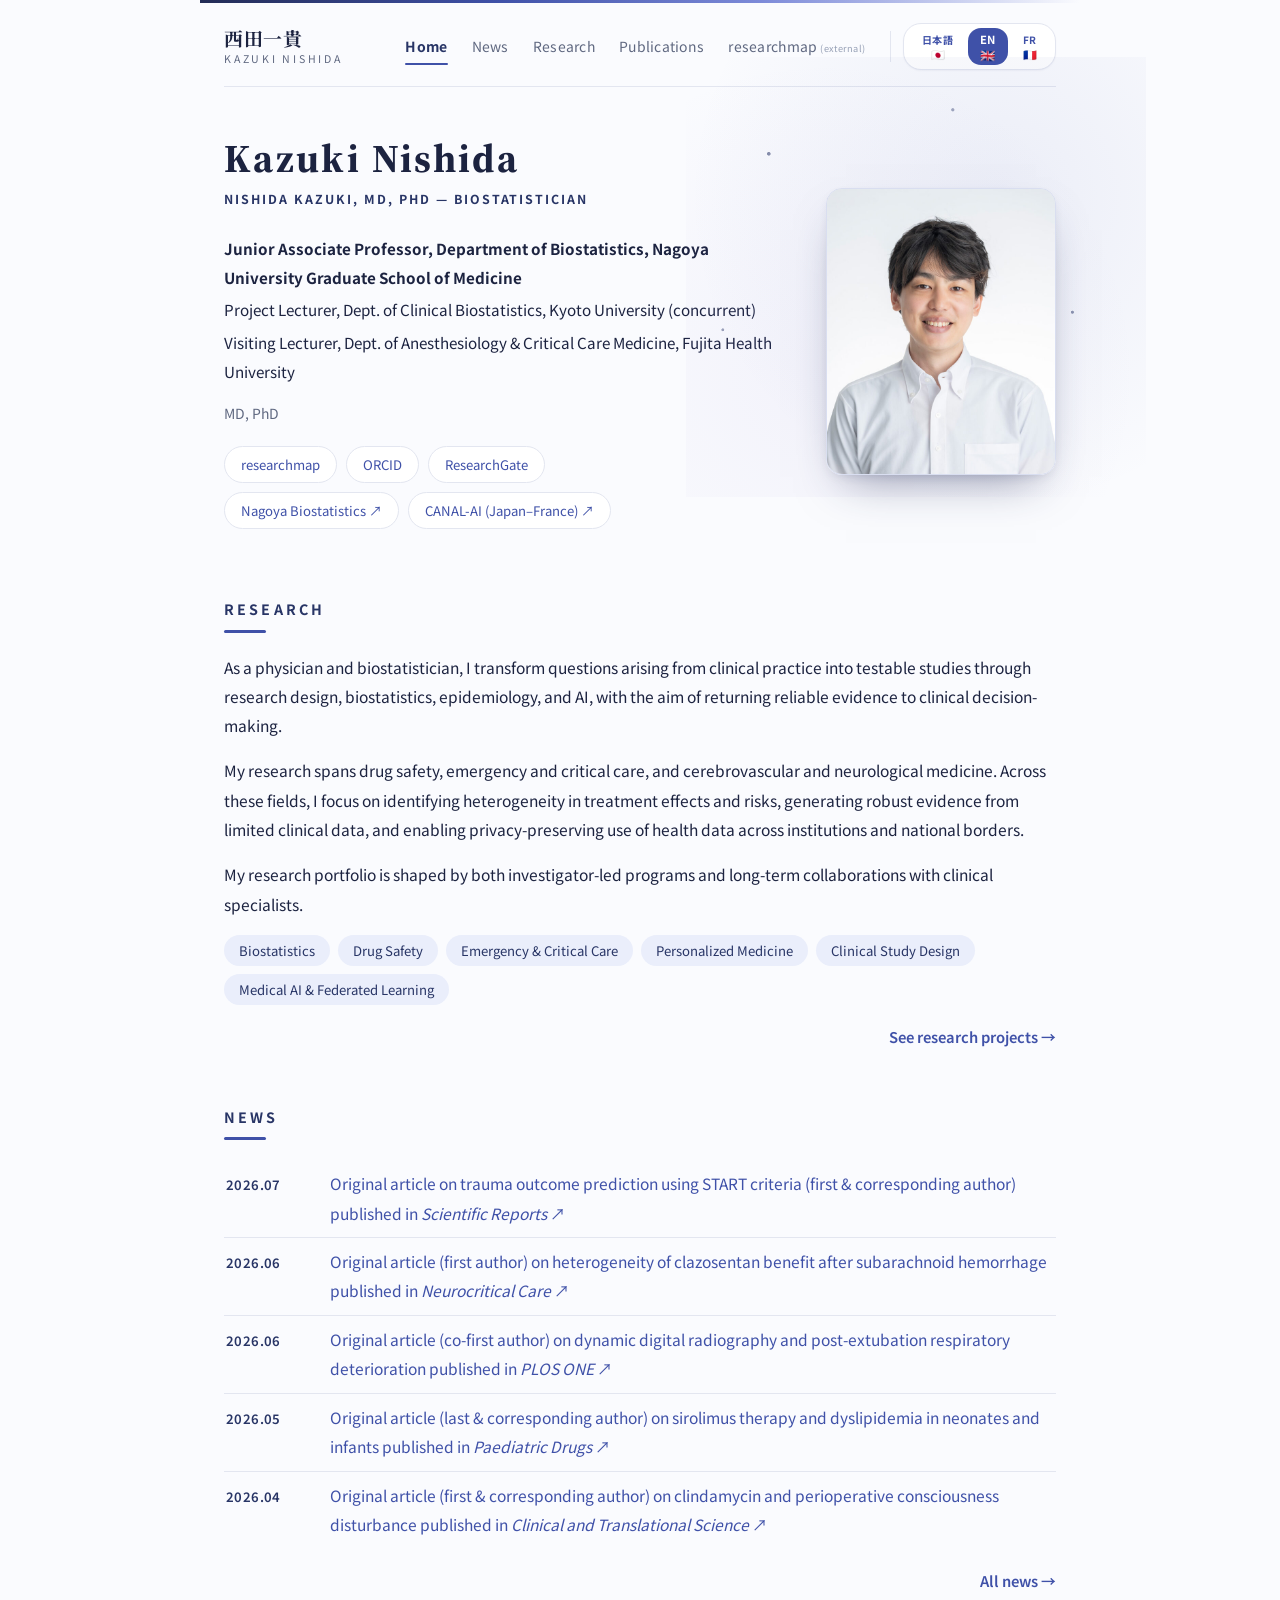
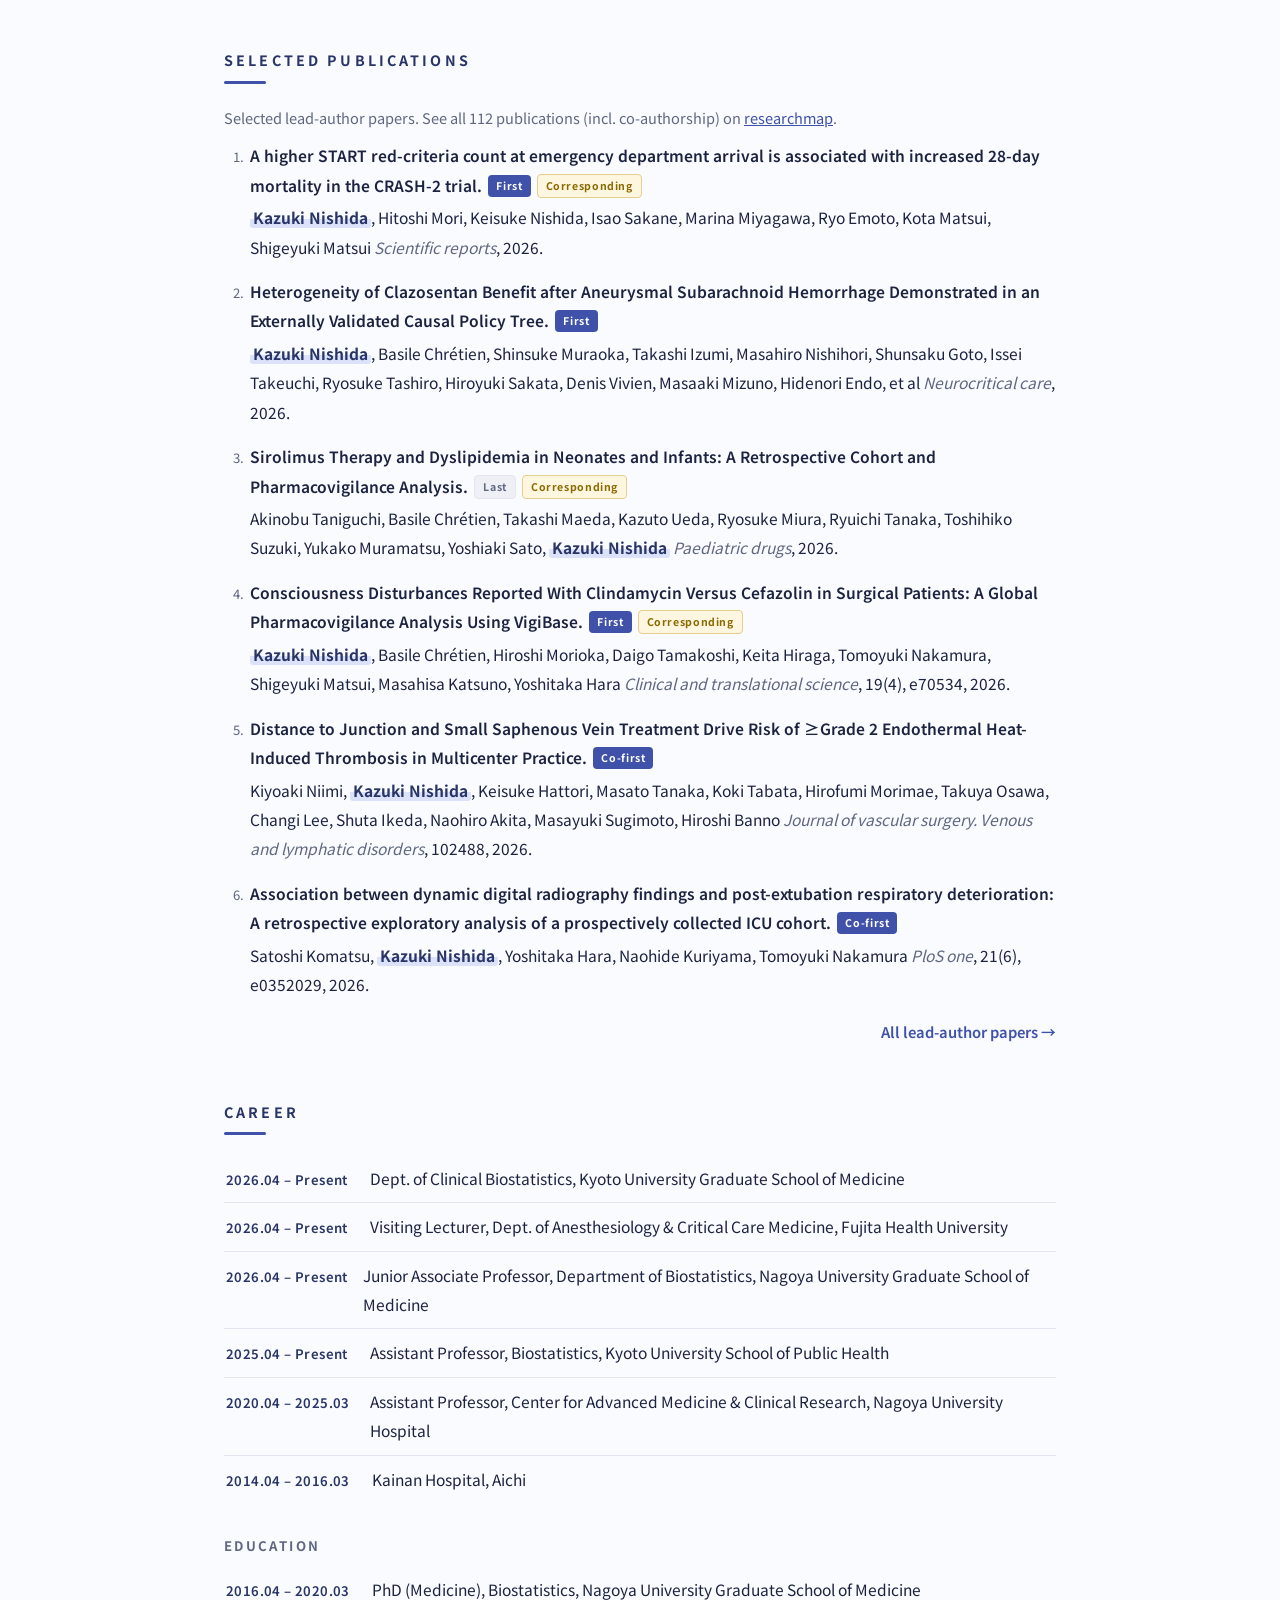
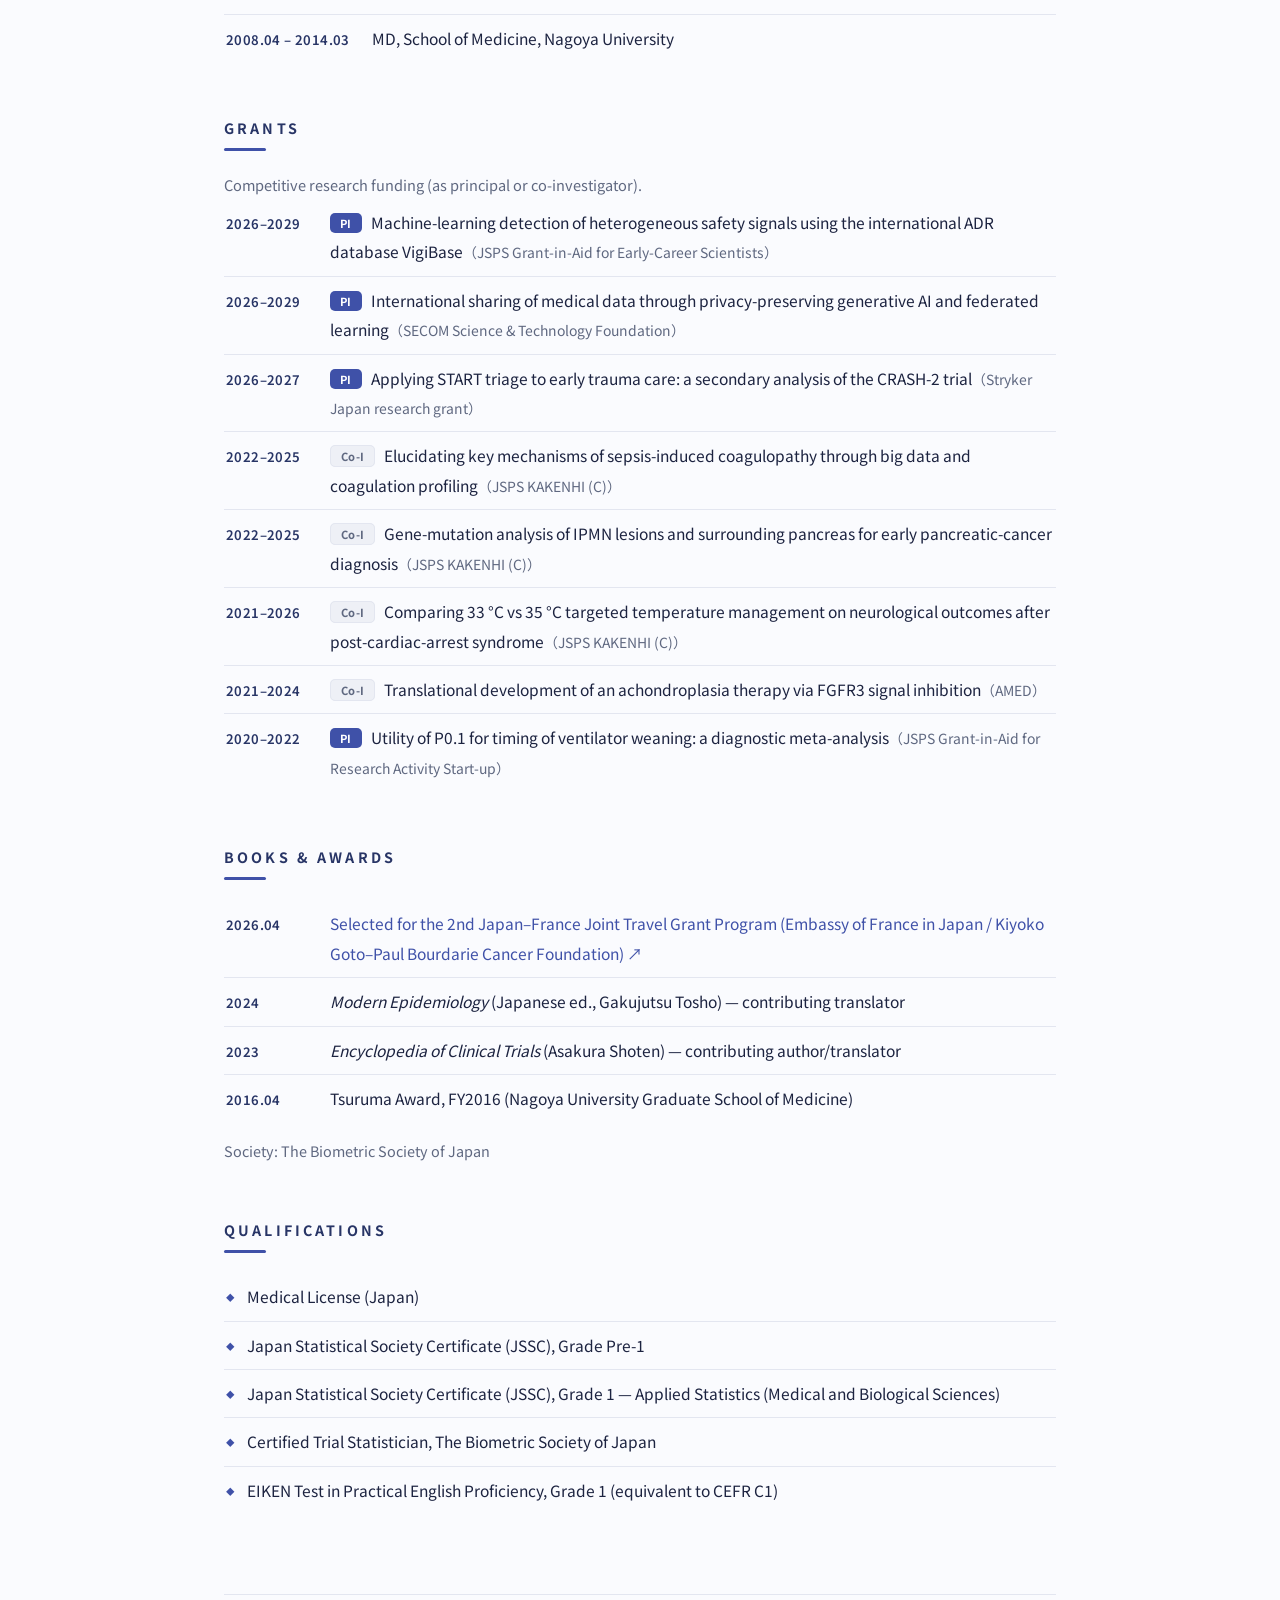
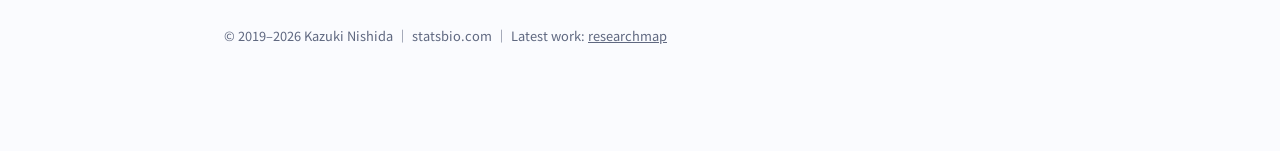
==== commit 0199b621: "Add files via upload" ====
--- a/en/index.html
+++ b/en/index.html
@@ -23,13 +23,8 @@
 <li>Visiting Lecturer, Dept. of Anesthesiology & Critical Care Medicine, Fujita Health University</li>
     </ul>
     <p class="degree">MD, PhD</p>
-    <ul class="linkchips">
-<li><a href="https://researchmap.jp/kazuki-nishida" target="_blank" rel="noopener">researchmap</a></li>
-<li><a href="https://orcid.org/0000-0003-0367-8557" target="_blank" rel="noopener">ORCID</a></li>
-<li><a href="https://github.com/Kazuki-Nishida" target="_blank" rel="noopener">GitHub</a></li>
-<li><a href="https://nagoya-biostat.jp/" target="_blank" rel="noopener">Nagoya Biostatistics ↗</a></li>
-<li><a href="https://canal-ai.org/" target="_blank" rel="noopener">CANAL-AI (Japan–France) ↗</a></li>
-    </ul>
+    <ul class="linkchips"><li><a href="https://researchmap.jp/kazuki-nishida" target="_blank" rel="noopener">researchmap</a></li><li><a href="https://orcid.org/0000-0003-0367-8557" target="_blank" rel="noopener">ORCID</a></li><li><a href="https://www.researchgate.net/profile/Kazuki-Nishida-4" target="_blank" rel="noopener">ResearchGate</a></li></ul>
+    <ul class="linkchips"><li><a href="https://nagoya-biostat.jp/" target="_blank" rel="noopener">Nagoya Biostatistics ↗</a></li><li><a href="https://canal-ai.org/" target="_blank" rel="noopener">CANAL-AI (Japan–France) ↗</a></li></ul>
   </div>
   <figure class="portrait"><img src="../photo.jpg" alt="Kazuki Nishida"></figure>
 </div>
@@ -72,8 +67,8 @@
 <section id="career">
   <h2>Career</h2>
   <ul class="rows">
+<li><span class="when">2026.04 – Present</span><span>Dept. of Clinical Biostatistics, Kyoto University Graduate School of Medicine</span></li>
 <li><span class="when">2026.04 – Present</span><span>Visiting Lecturer, Dept. of Anesthesiology &amp; Critical Care Medicine, Fujita Health University</span></li>
-<li><span class="when">2026.04 – Present</span><span>Dept. of Clinical Biostatistics, Kyoto University Graduate School of Medicine</span></li>
 <li><span class="when">2026.04 – Present</span><span>Junior Associate Professor, Department of Biostatistics, Nagoya University Graduate School of Medicine</span></li>
 <li><span class="when">2025.04 – Present</span><span>Assistant Professor, Biostatistics, Kyoto University School of Public Health</span></li>
 <li><span class="when">2020.04 – 2025.03</span><span>Assistant Professor, Center for Advanced Medicine &amp; Clinical Research, Nagoya University Hospital</span></li>
@@ -112,6 +107,17 @@
   <p class="member">Society: The Biometric Society of Japan</p>
 </section>
 
+<section id="quals">
+  <h2>Qualifications</h2>
+  <ul class="quals">
+<li>Medical License (Japan)</li>
+<li>Japan Statistical Society Certificate (JSSC), Grade Pre-1</li>
+<li>Japan Statistical Society Certificate (JSSC), Grade 1 — Applied Statistics (Medical and Biological Sciences)</li>
+<li>Certified Trial Statistician, The Biometric Society of Japan</li>
+<li>EIKEN Test in Practical English Proficiency, Grade 1 (equivalent to CEFR C1)</li>
+  </ul>
+</section>
+
 <footer class="site"><p>© 2019–2026 Kazuki Nishida ｜ statsbio.com ｜ Latest work: <a href="https://researchmap.jp/kazuki-nishida" target="_blank" rel="noopener">researchmap</a></p></footer>
 </div>
 </body>
--- a/style.css
+++ b/style.css
@@ -530,3 +530,19 @@
 }
 .langsw .ll{font-weight:700;font-size:.95em;letter-spacing:.03em}
 .langsw .lf{font-size:1.05em;line-height:1.15}
+
+/* author name highlight in publication lists */
+ol.pubs strong{
+  color:var(--accent-dark);font-weight:700;
+  background:linear-gradient(transparent 58%, #dbe2fa 58%);
+  padding:0 3px;border-radius:3px;
+}
+
+/* qualifications */
+.quals{list-style:none;padding:0;margin:0}
+.quals li{padding:9px 2px;border-bottom:1px solid var(--line)}
+.quals li:last-child{border-bottom:none}
+.quals li::before{content:"◆";color:var(--accent);font-size:.55em;margin-right:12px;vertical-align:2px}
+
+/* link chips: two rows */
+.linkchips + .linkchips{margin-top:9px}
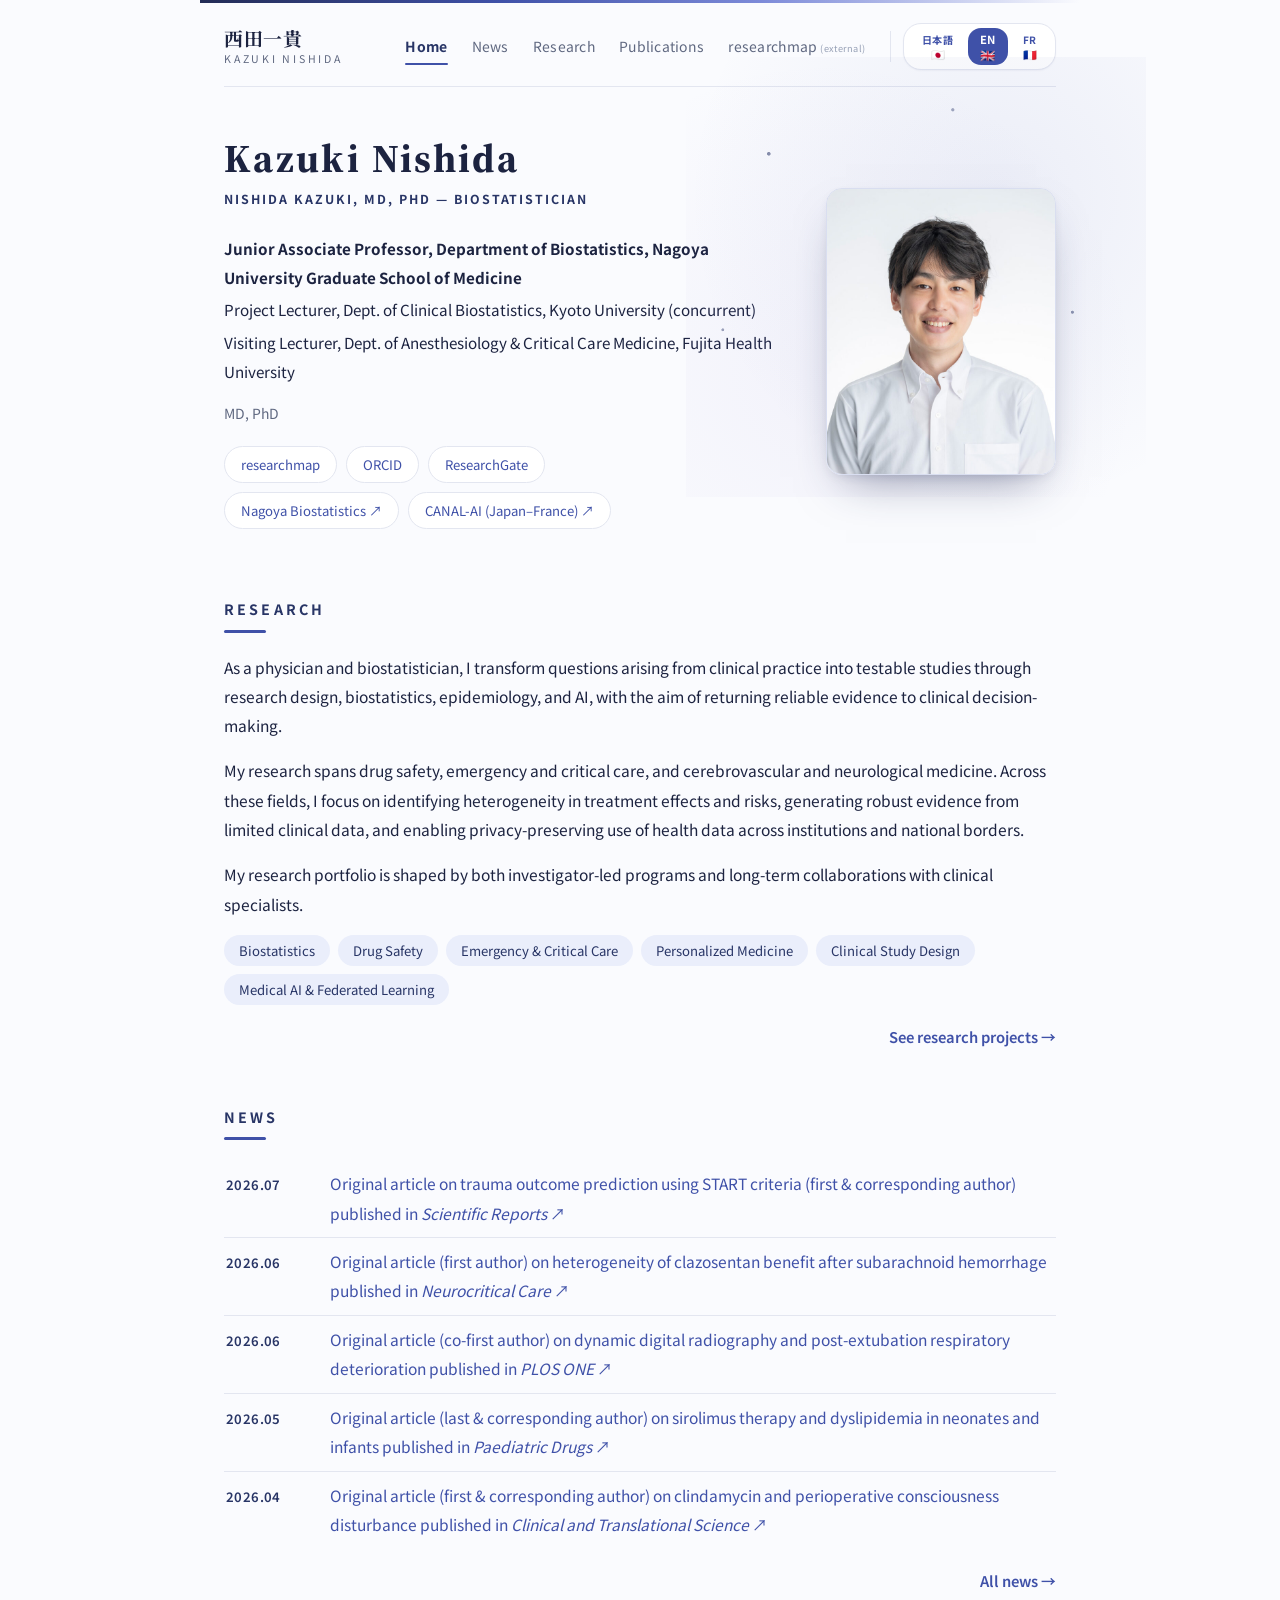
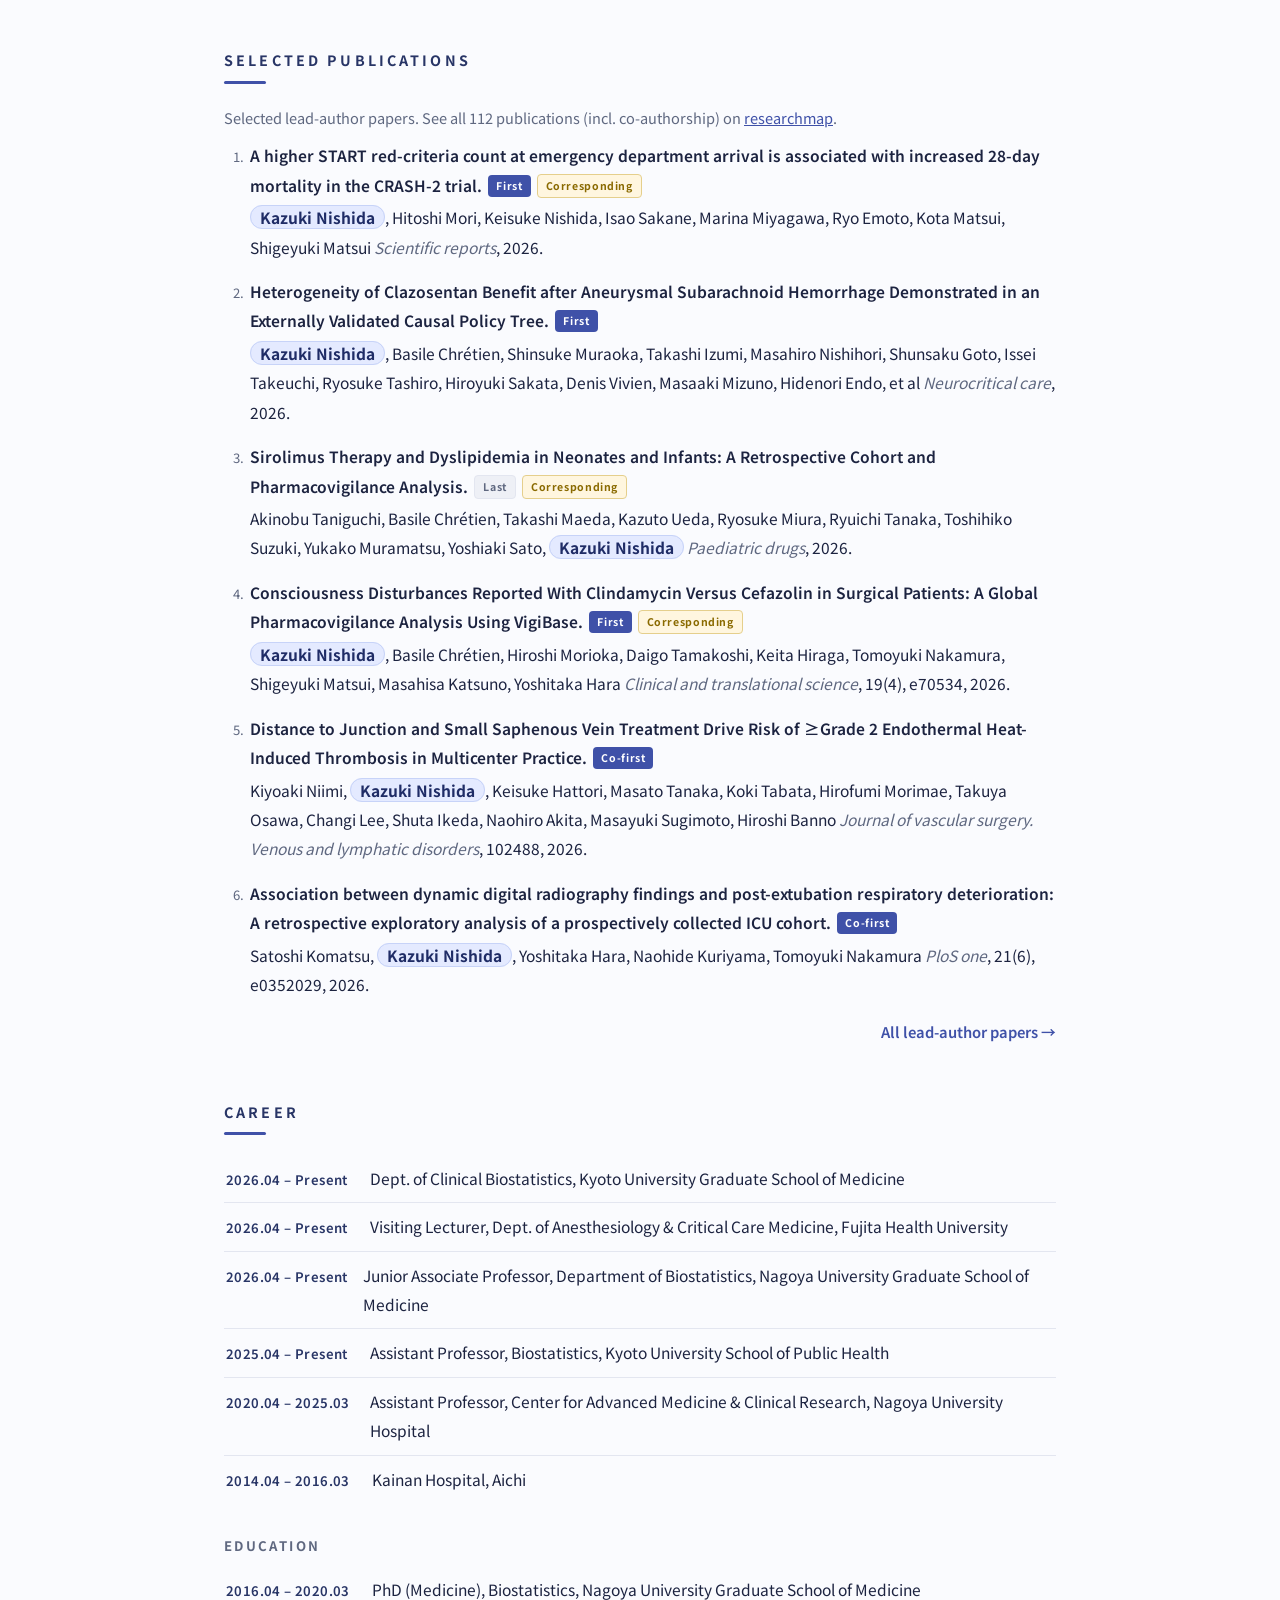
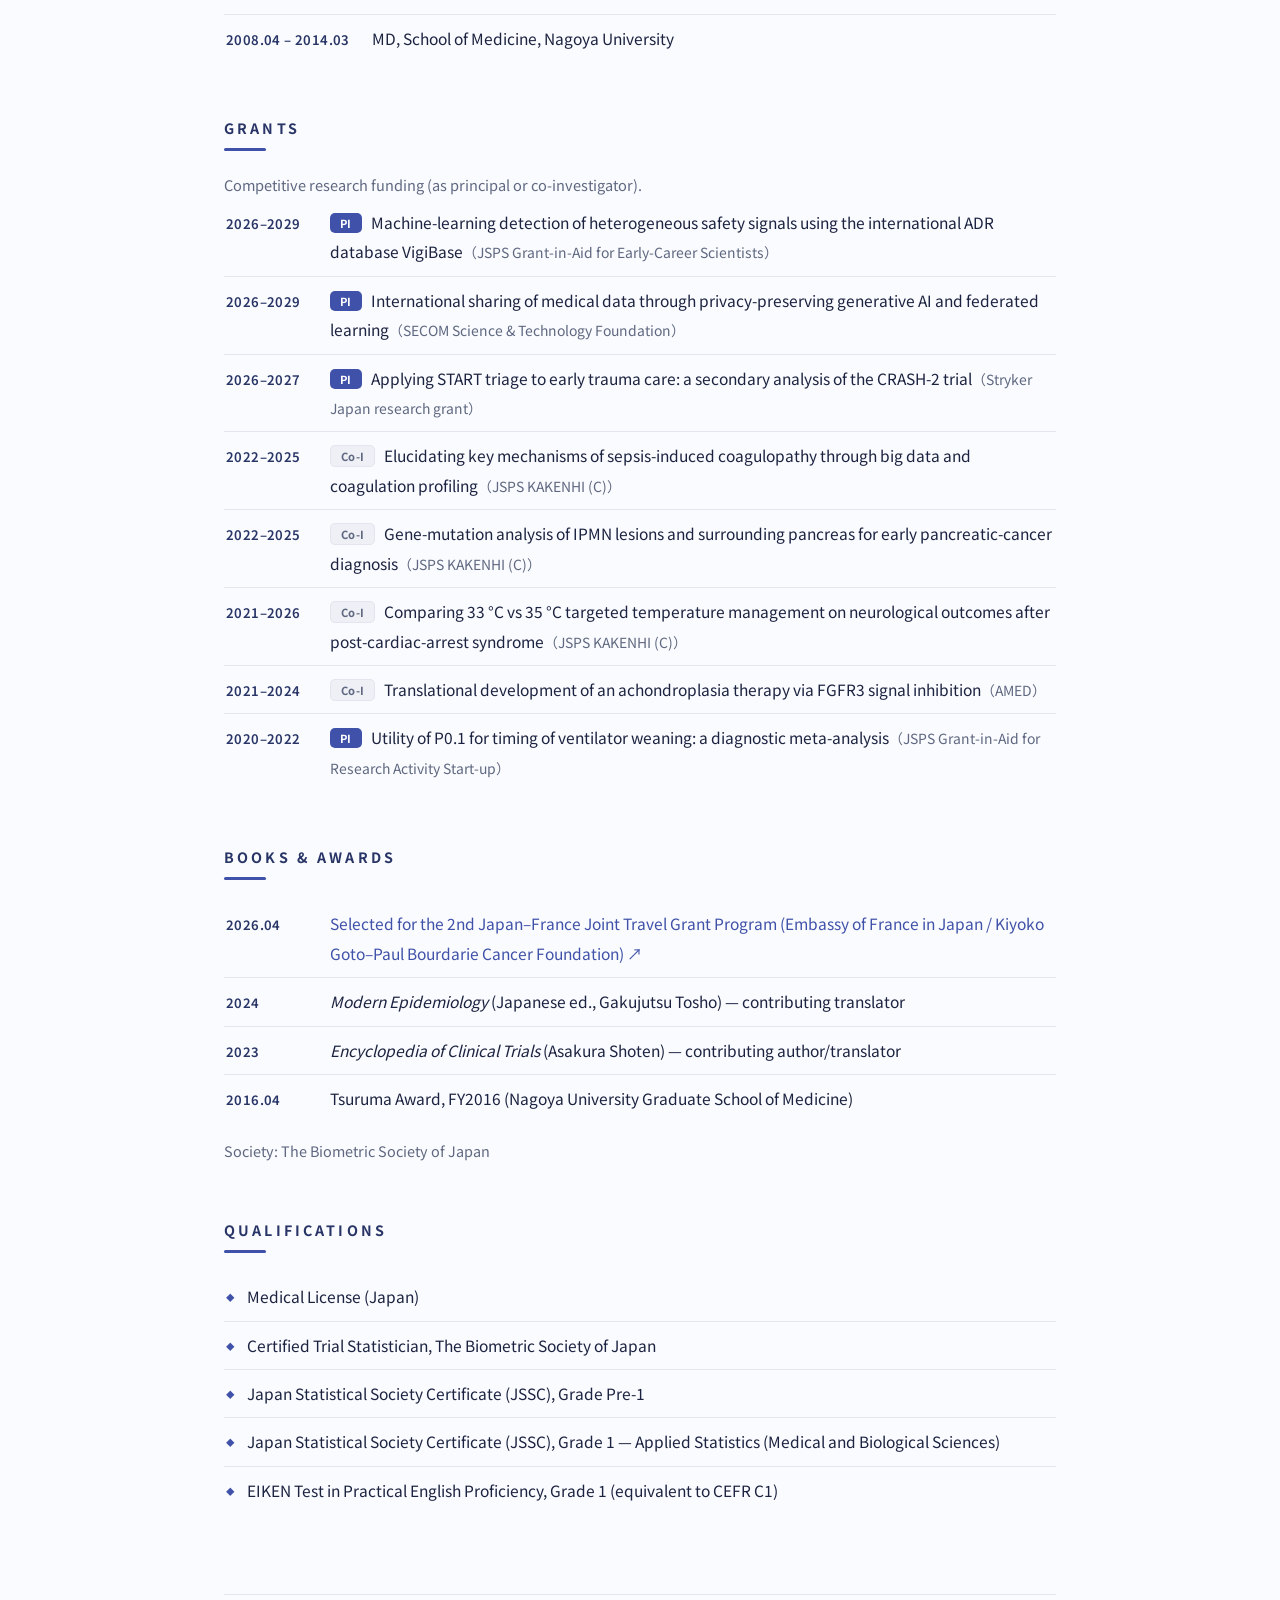
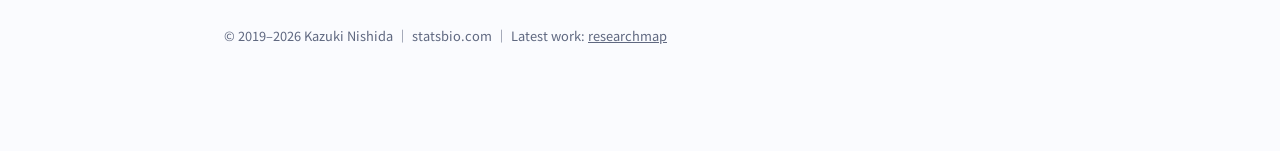
==== commit c63589da: "Add files via upload" ====
--- a/en/index.html
+++ b/en/index.html
@@ -6,8 +6,13 @@
 <link rel="preconnect" href="https://fonts.googleapis.com">
 <link rel="preconnect" href="https://fonts.gstatic.com" crossorigin>
 <link href="https://fonts.googleapis.com/css2?family=Noto+Sans+JP:wght@400;500;700&family=Noto+Serif+JP:wght@600;700&family=Source+Serif+4:ital,opsz,wght@0,8..60,600;0,8..60,700;1,8..60,600&display=swap" rel="stylesheet">
+<link rel="icon" href="data:image/svg+xml,%3Csvg xmlns='http://www.w3.org/2000/svg' viewBox='0 0 64 64'%3E%3Crect width='64' height='64' rx='14' fill='%233f51a8'/%3E%3Ctext x='32' y='43' font-family='Georgia,serif' font-weight='700' font-size='27' fill='white' text-anchor='middle'%3EKN%3C/text%3E%3C/svg%3E">
 <link rel="stylesheet" href="../style.css">
 <title>Kazuki Nishida — Biostatistics</title>
+<link rel="alternate" hreflang="ja" href="https://kazuki-nishida.github.io/index.html">
+<link rel="alternate" hreflang="en" href="https://kazuki-nishida.github.io/en/index.html">
+<link rel="alternate" hreflang="fr" href="https://kazuki-nishida.github.io/fr/index.html">
+<link rel="alternate" hreflang="x-default" href="https://kazuki-nishida.github.io/index.html">
 </head>
 <body>
 <div class="wrap">
@@ -99,7 +104,7 @@
 <section id="etc">
   <h2>Books &amp; Awards</h2>
   <ul class="rows">
-<li><span class="when">2026.04</span><span><a href="https://kiyoko-foundation.or.jp/news/jointgrantprogramlaureate-2026/" target="_blank" rel="noopener">Selected for the 2nd Japan–France Joint Travel Grant Program (Embassy of France in Japan / Kiyoko Goto–Paul Bourdarie Cancer Foundation) ↗</a></span></li>
+<li><span class="when">2026.04</span><span><a href="https://kiyoko-foundation.or.jp/en/news/jointgrantprogramlaureate2026/" target="_blank" rel="noopener">Selected for the 2nd Japan–France Joint Travel Grant Program (Embassy of France in Japan / Kiyoko Goto–Paul Bourdarie Cancer Foundation) ↗</a></span></li>
 <li><span class="when">2024</span><span><i>Modern Epidemiology</i> (Japanese ed., Gakujutsu Tosho) — contributing translator</span></li>
 <li><span class="when">2023</span><span><i>Encyclopedia of Clinical Trials</i> (Asakura Shoten) — contributing author/translator</span></li>
 <li><span class="when">2016.04</span><span>Tsuruma Award, FY2016 (Nagoya University Graduate School of Medicine)</span></li>
@@ -111,9 +116,9 @@
   <h2>Qualifications</h2>
   <ul class="quals">
 <li>Medical License (Japan)</li>
+<li>Certified Trial Statistician, The Biometric Society of Japan</li>
 <li>Japan Statistical Society Certificate (JSSC), Grade Pre-1</li>
 <li>Japan Statistical Society Certificate (JSSC), Grade 1 — Applied Statistics (Medical and Biological Sciences)</li>
-<li>Certified Trial Statistician, The Biometric Society of Japan</li>
 <li>EIKEN Test in Practical English Proficiency, Grade 1 (equivalent to CEFR C1)</li>
   </ul>
 </section>
--- a/style.css
+++ b/style.css
@@ -546,3 +546,11 @@
 
 /* link chips: two rows */
 .linkchips + .linkchips{margin-top:9px}
+
+/* author name: pill highlight (visibility v2) */
+ol.pubs strong{
+  background:#e4eaff;border:1px solid #c7d3f8;color:#1f2c66;
+  padding:0 9px;border-radius:999px;font-weight:700;
+  box-decoration-break:clone;-webkit-box-decoration-break:clone;
+  white-space:nowrap;
+}
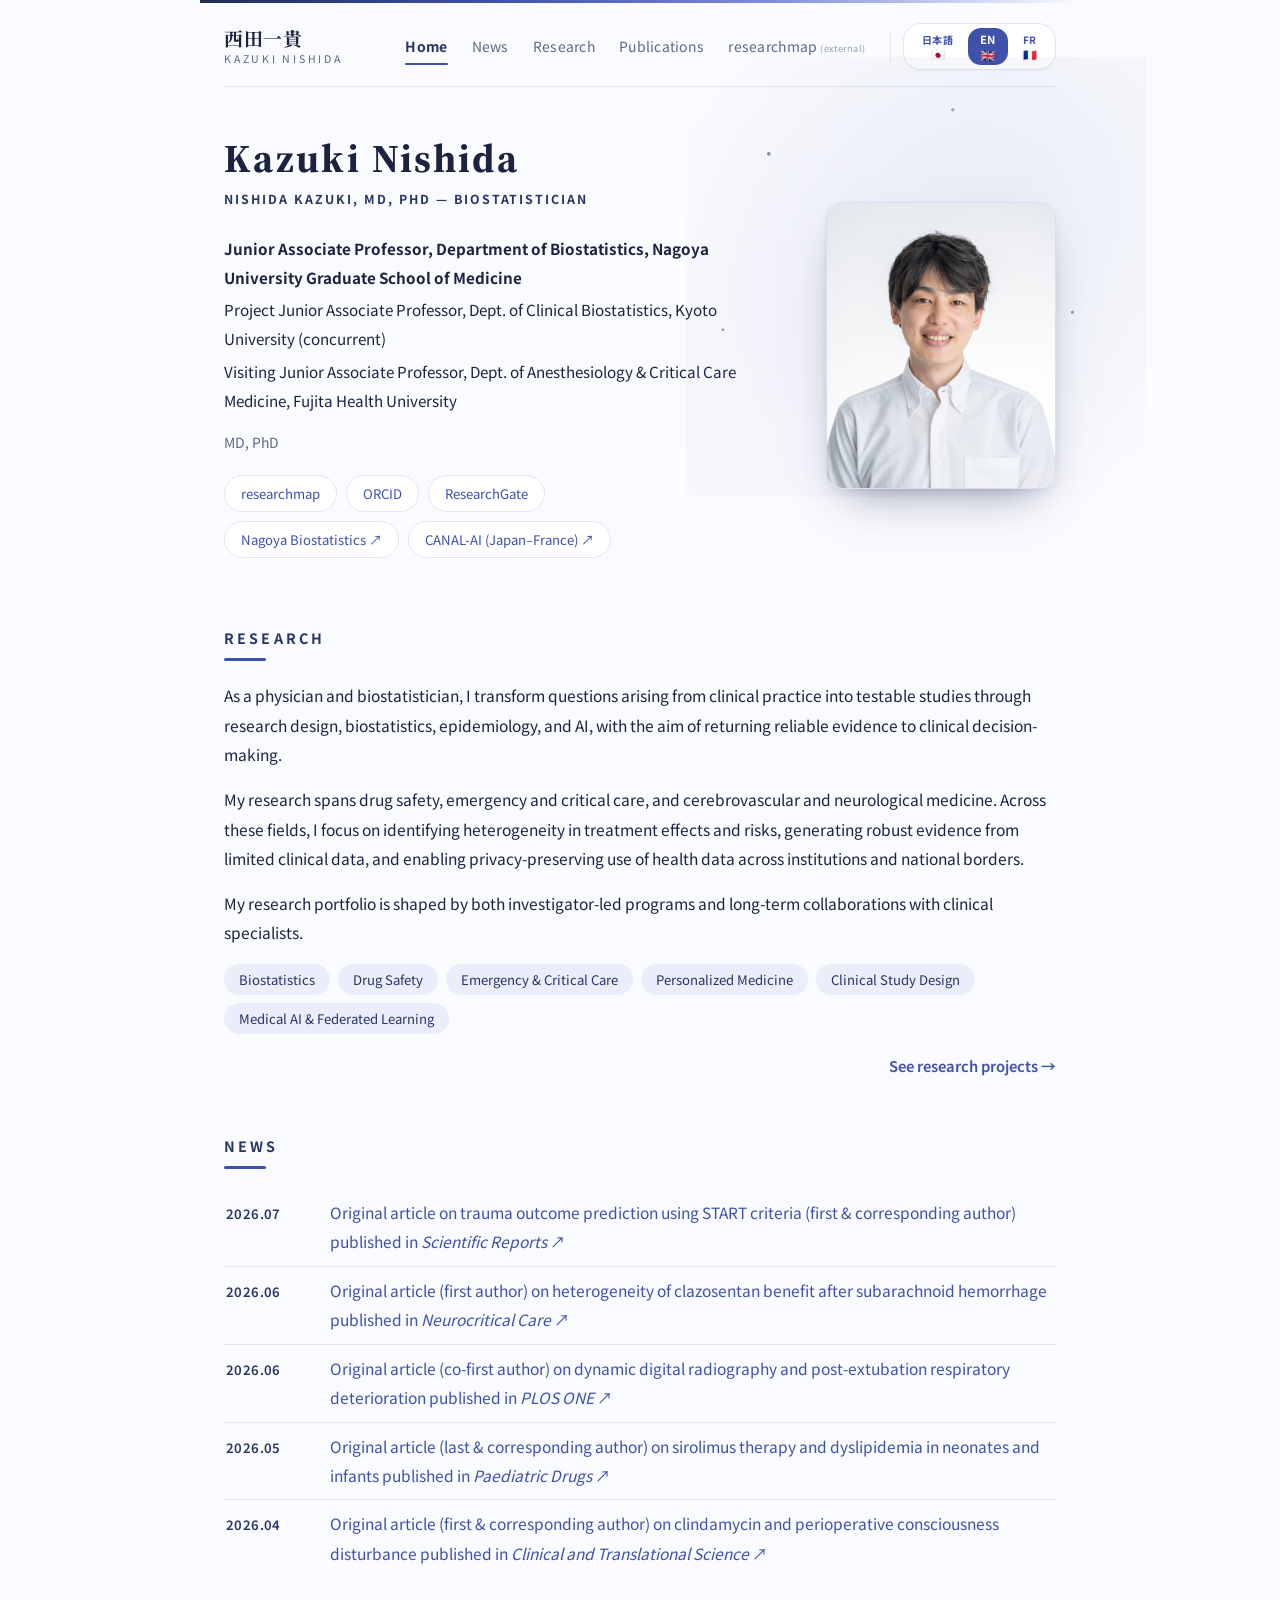
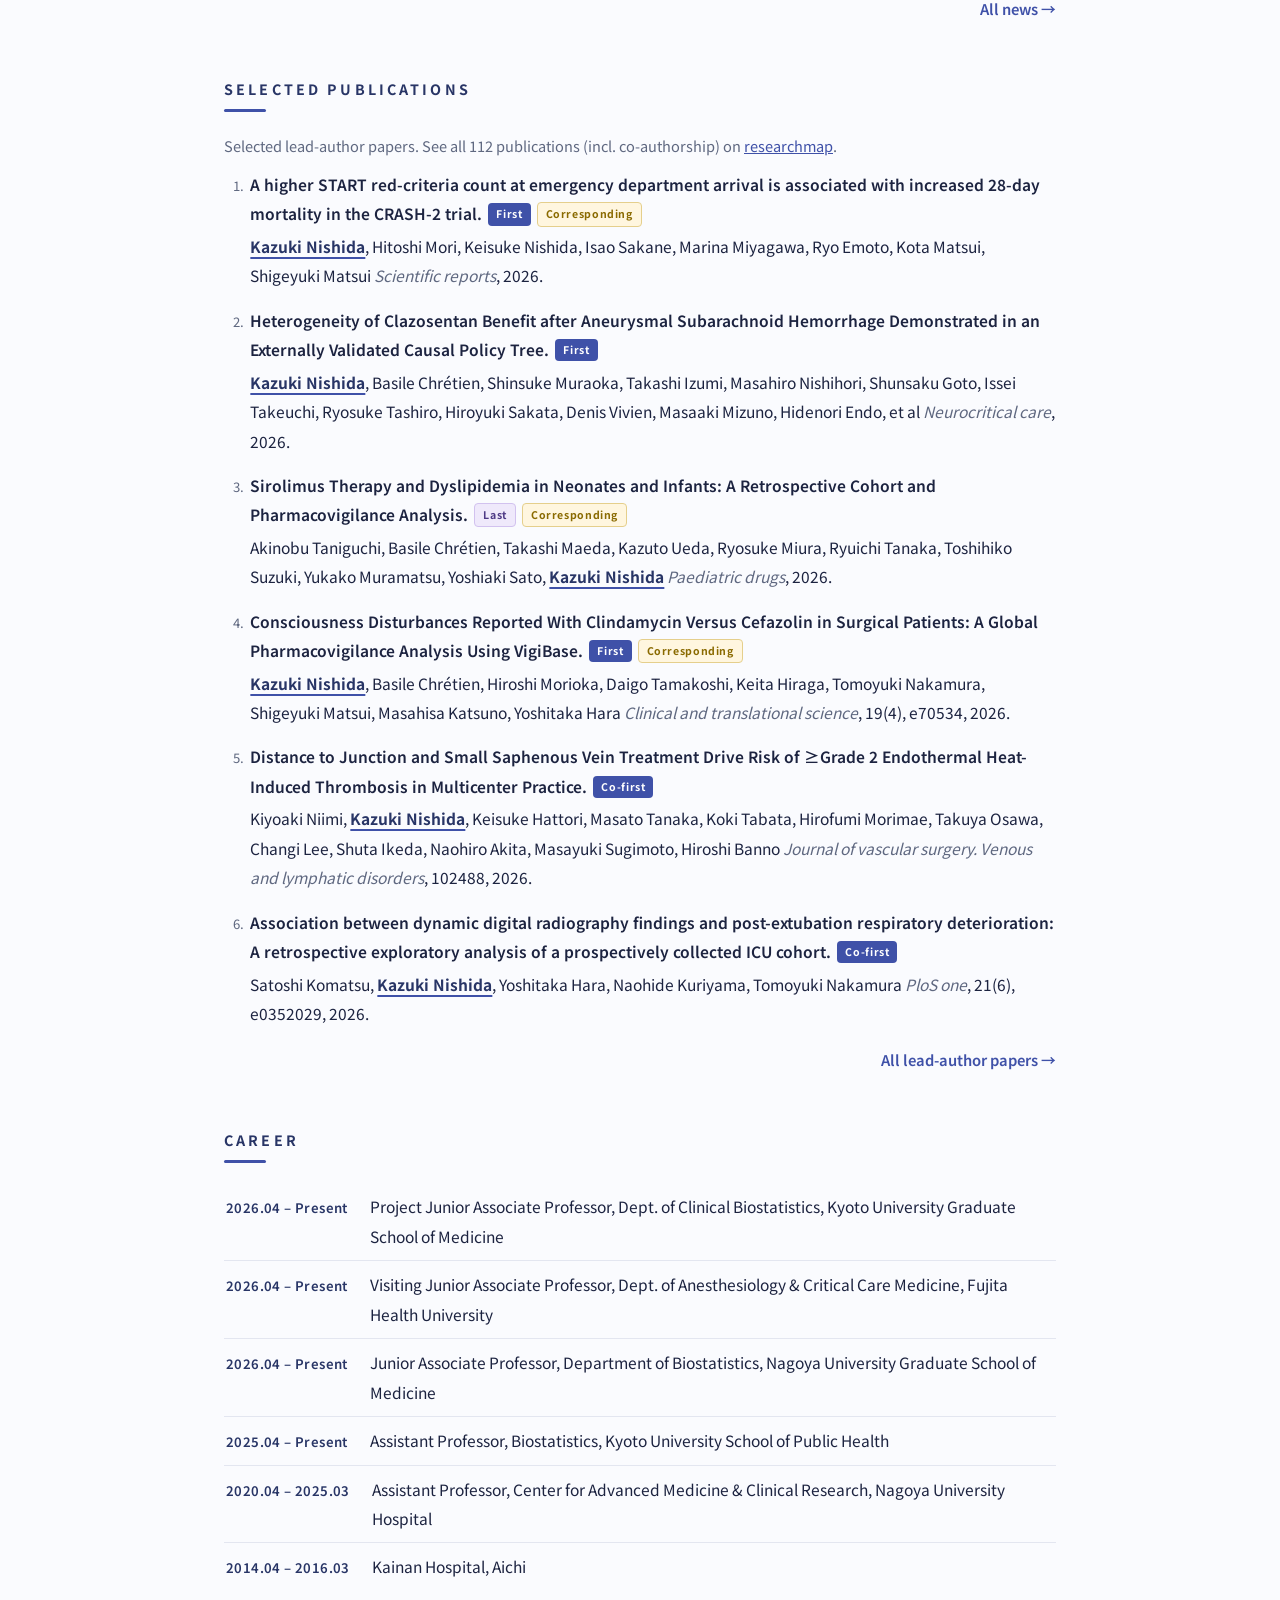
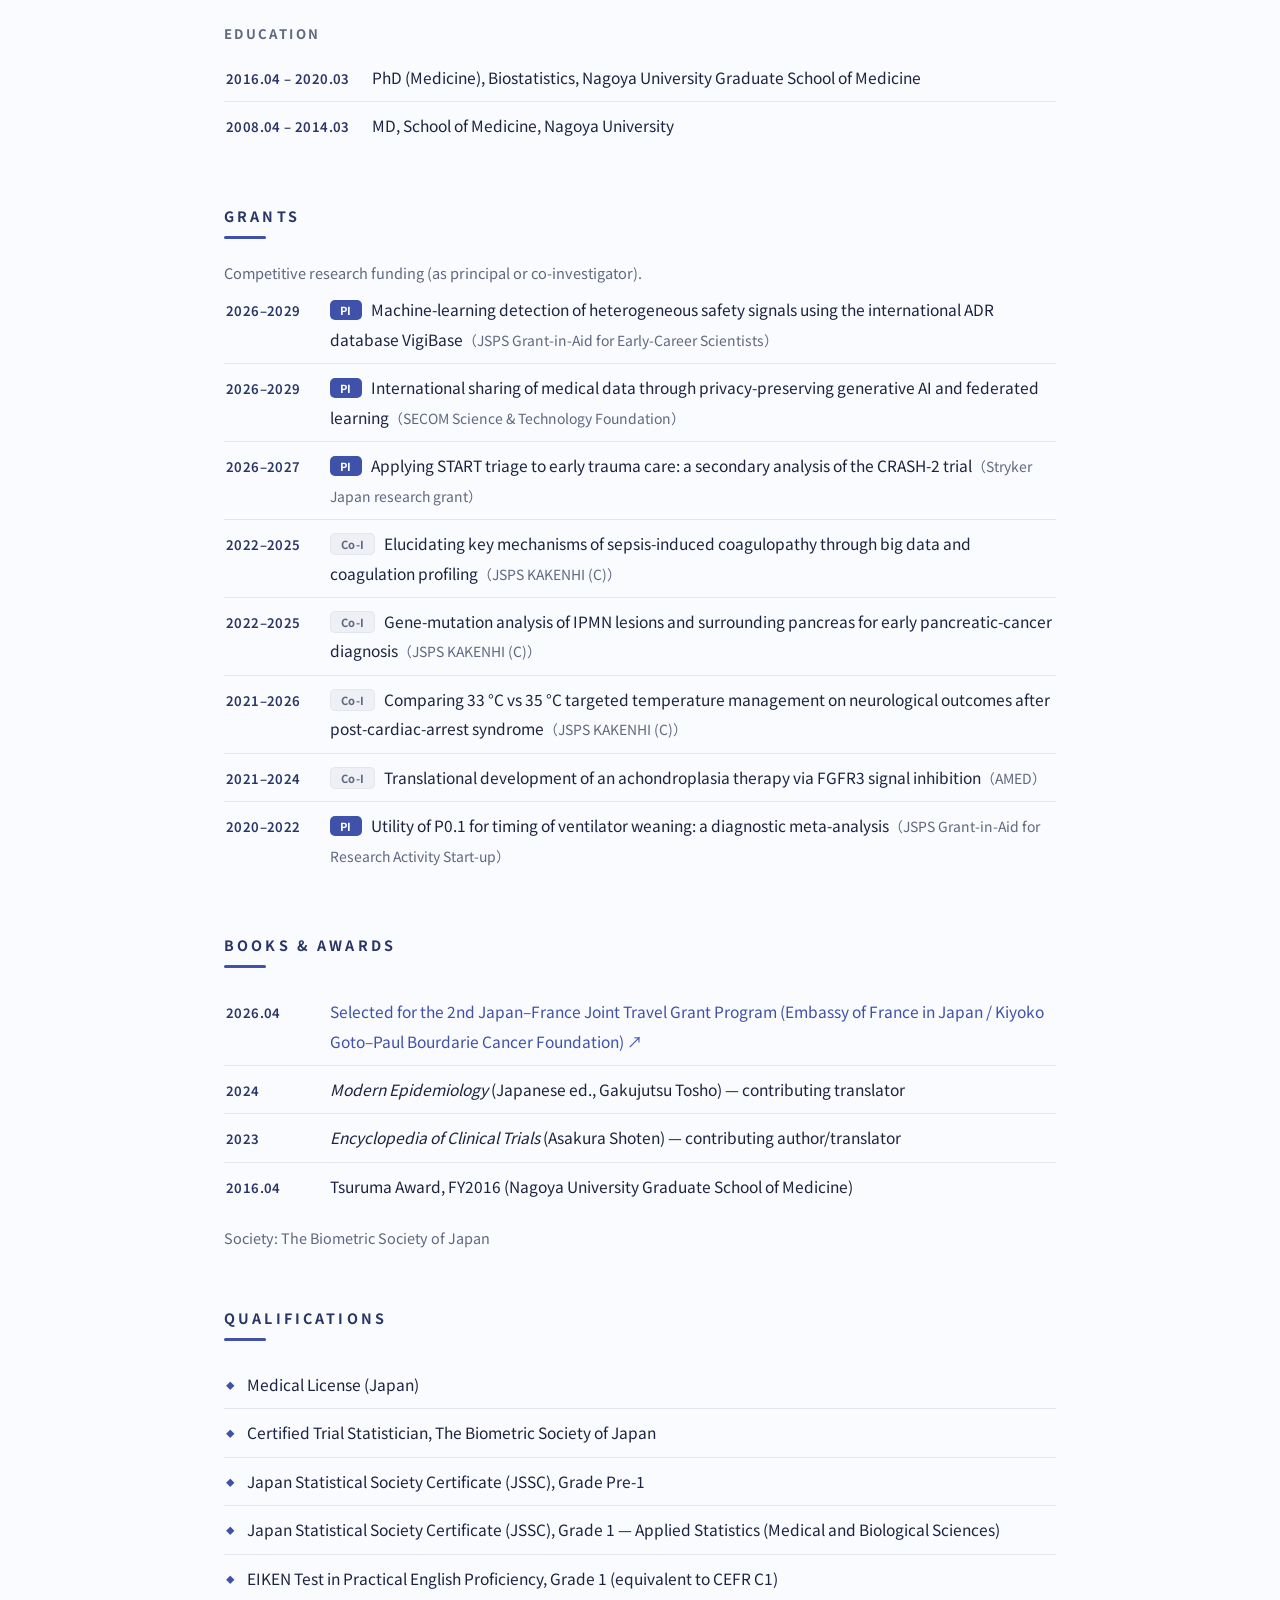
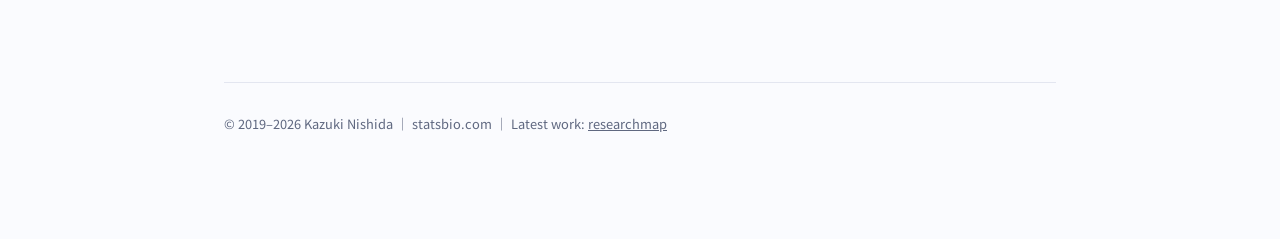
==== commit a6c47d4d: "Add files via upload" ====
--- a/en/index.html
+++ b/en/index.html
@@ -24,8 +24,8 @@
     <p class="romaji">NISHIDA Kazuki, MD, PhD — Biostatistician</p>
     <ul class="titles">
 <li><span class="org">Junior Associate Professor, Department of Biostatistics, Nagoya University Graduate School of Medicine</span></li>
-<li>Project Lecturer, Dept. of Clinical Biostatistics, Kyoto University (concurrent)</li>
-<li>Visiting Lecturer, Dept. of Anesthesiology & Critical Care Medicine, Fujita Health University</li>
+<li>Project Junior Associate Professor, Dept. of Clinical Biostatistics, Kyoto University (concurrent)</li>
+<li>Visiting Junior Associate Professor, Dept. of Anesthesiology & Critical Care Medicine, Fujita Health University</li>
     </ul>
     <p class="degree">MD, PhD</p>
     <ul class="linkchips"><li><a href="https://researchmap.jp/kazuki-nishida" target="_blank" rel="noopener">researchmap</a></li><li><a href="https://orcid.org/0000-0003-0367-8557" target="_blank" rel="noopener">ORCID</a></li><li><a href="https://www.researchgate.net/profile/Kazuki-Nishida-4" target="_blank" rel="noopener">ResearchGate</a></li></ul>
@@ -72,8 +72,8 @@
 <section id="career">
   <h2>Career</h2>
   <ul class="rows">
-<li><span class="when">2026.04 – Present</span><span>Dept. of Clinical Biostatistics, Kyoto University Graduate School of Medicine</span></li>
-<li><span class="when">2026.04 – Present</span><span>Visiting Lecturer, Dept. of Anesthesiology &amp; Critical Care Medicine, Fujita Health University</span></li>
+<li><span class="when">2026.04 – Present</span><span>Project Junior Associate Professor, Dept. of Clinical Biostatistics, Kyoto University Graduate School of Medicine</span></li>
+<li><span class="when">2026.04 – Present</span><span>Visiting Junior Associate Professor, Dept. of Anesthesiology &amp; Critical Care Medicine, Fujita Health University</span></li>
 <li><span class="when">2026.04 – Present</span><span>Junior Associate Professor, Department of Biostatistics, Nagoya University Graduate School of Medicine</span></li>
 <li><span class="when">2025.04 – Present</span><span>Assistant Professor, Biostatistics, Kyoto University School of Public Health</span></li>
 <li><span class="when">2020.04 – 2025.03</span><span>Assistant Professor, Center for Advanced Medicine &amp; Clinical Research, Nagoya University Hospital</span></li>
--- a/style.css
+++ b/style.css
@@ -554,3 +554,23 @@
   box-decoration-break:clone;-webkit-box-decoration-break:clone;
   white-space:nowrap;
 }
+
+/* author name: underline emphasis only (v3) */
+ol.pubs strong{
+  background:none;border:none;padding:0;border-radius:0;white-space:normal;
+  color:var(--accent-dark);font-weight:700;
+  text-decoration:underline;
+  text-decoration-color:var(--accent);
+  text-decoration-thickness:2px;
+  text-underline-offset:4px;
+}
+
+/* fix: flex-shrink text overlap (long labels in EN/FR) */
+.facts li{align-items:flex-start}
+.facts .k{flex:0 0 auto;white-space:nowrap}
+.facts li>span:last-child{flex:1 1 auto;min-width:0}
+.rows .when{flex-shrink:0}
+.rows li>span:last-child{flex:1 1 auto;min-width:0}
+
+/* 「最終」badge: violet tone (visible on paper bg) */
+.rb.last{background:#efe9fb;color:#4e3a86;border:1px solid #d2c2ef}
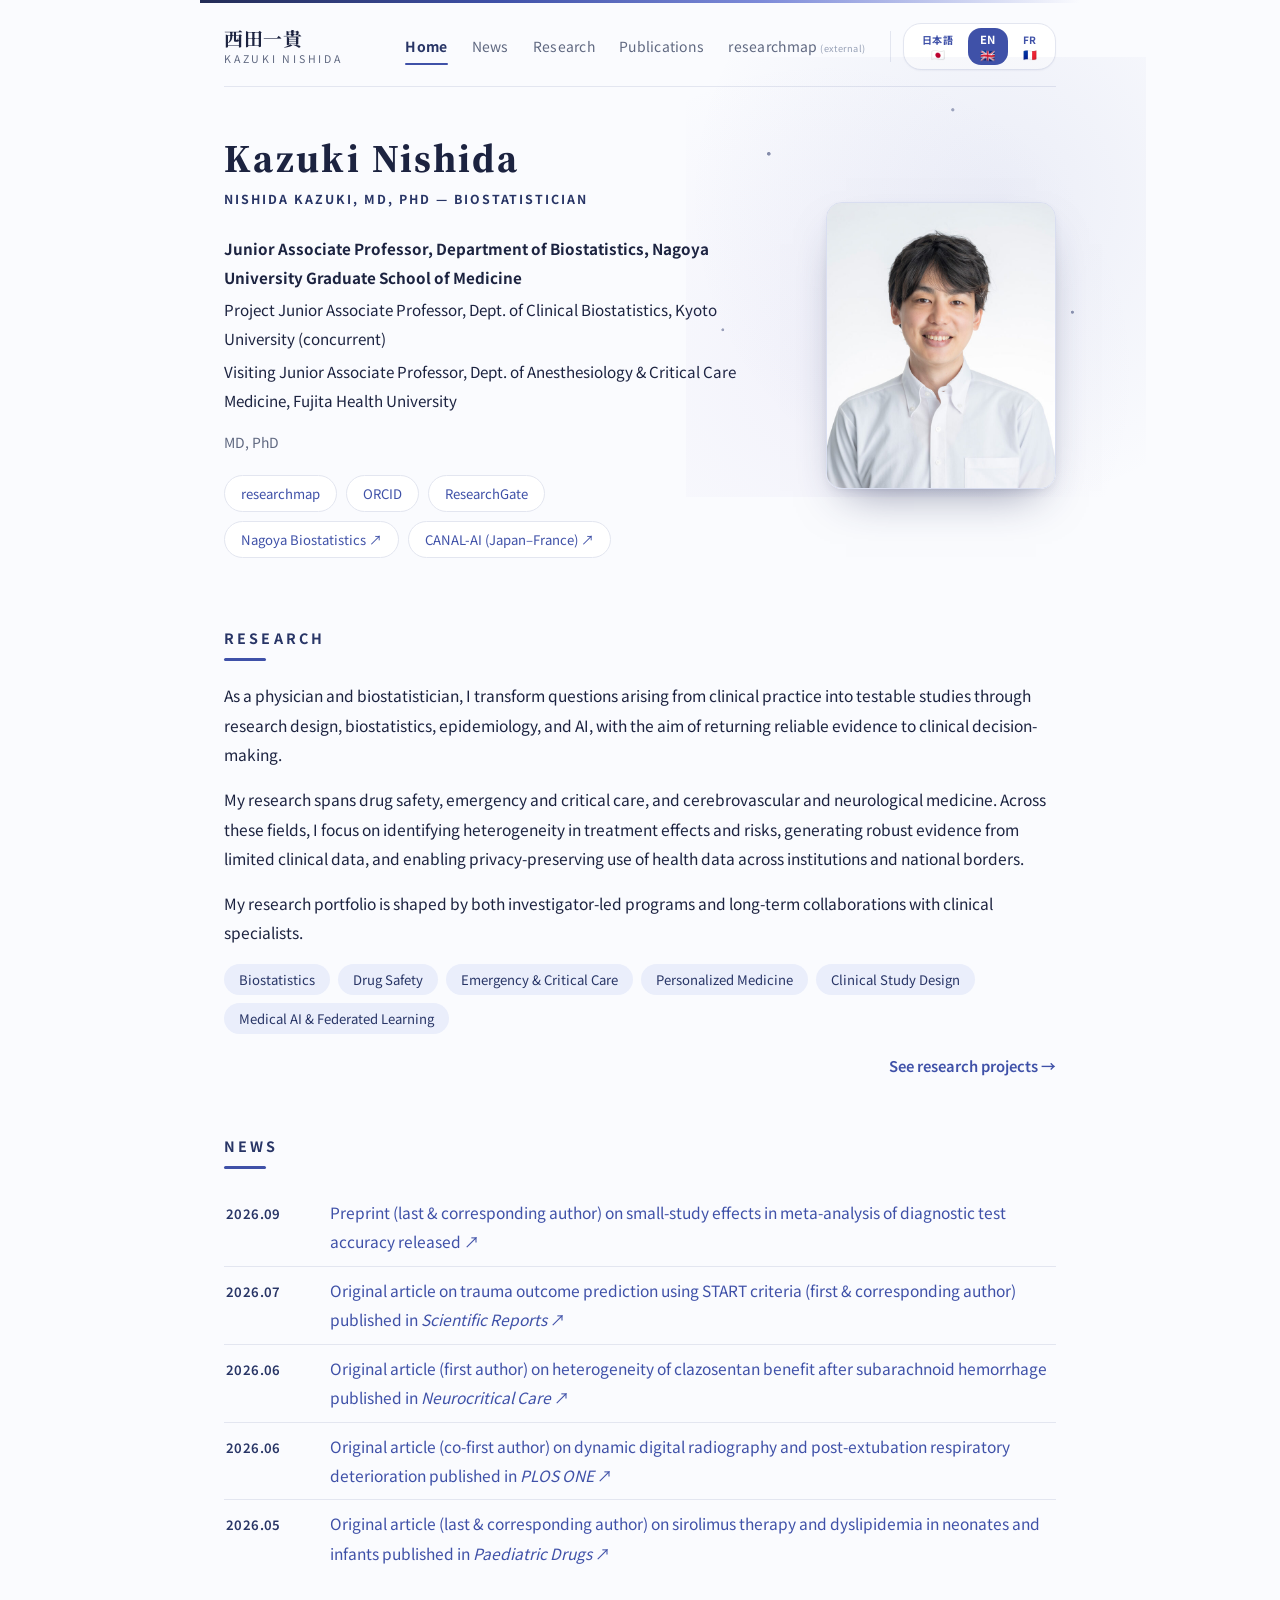
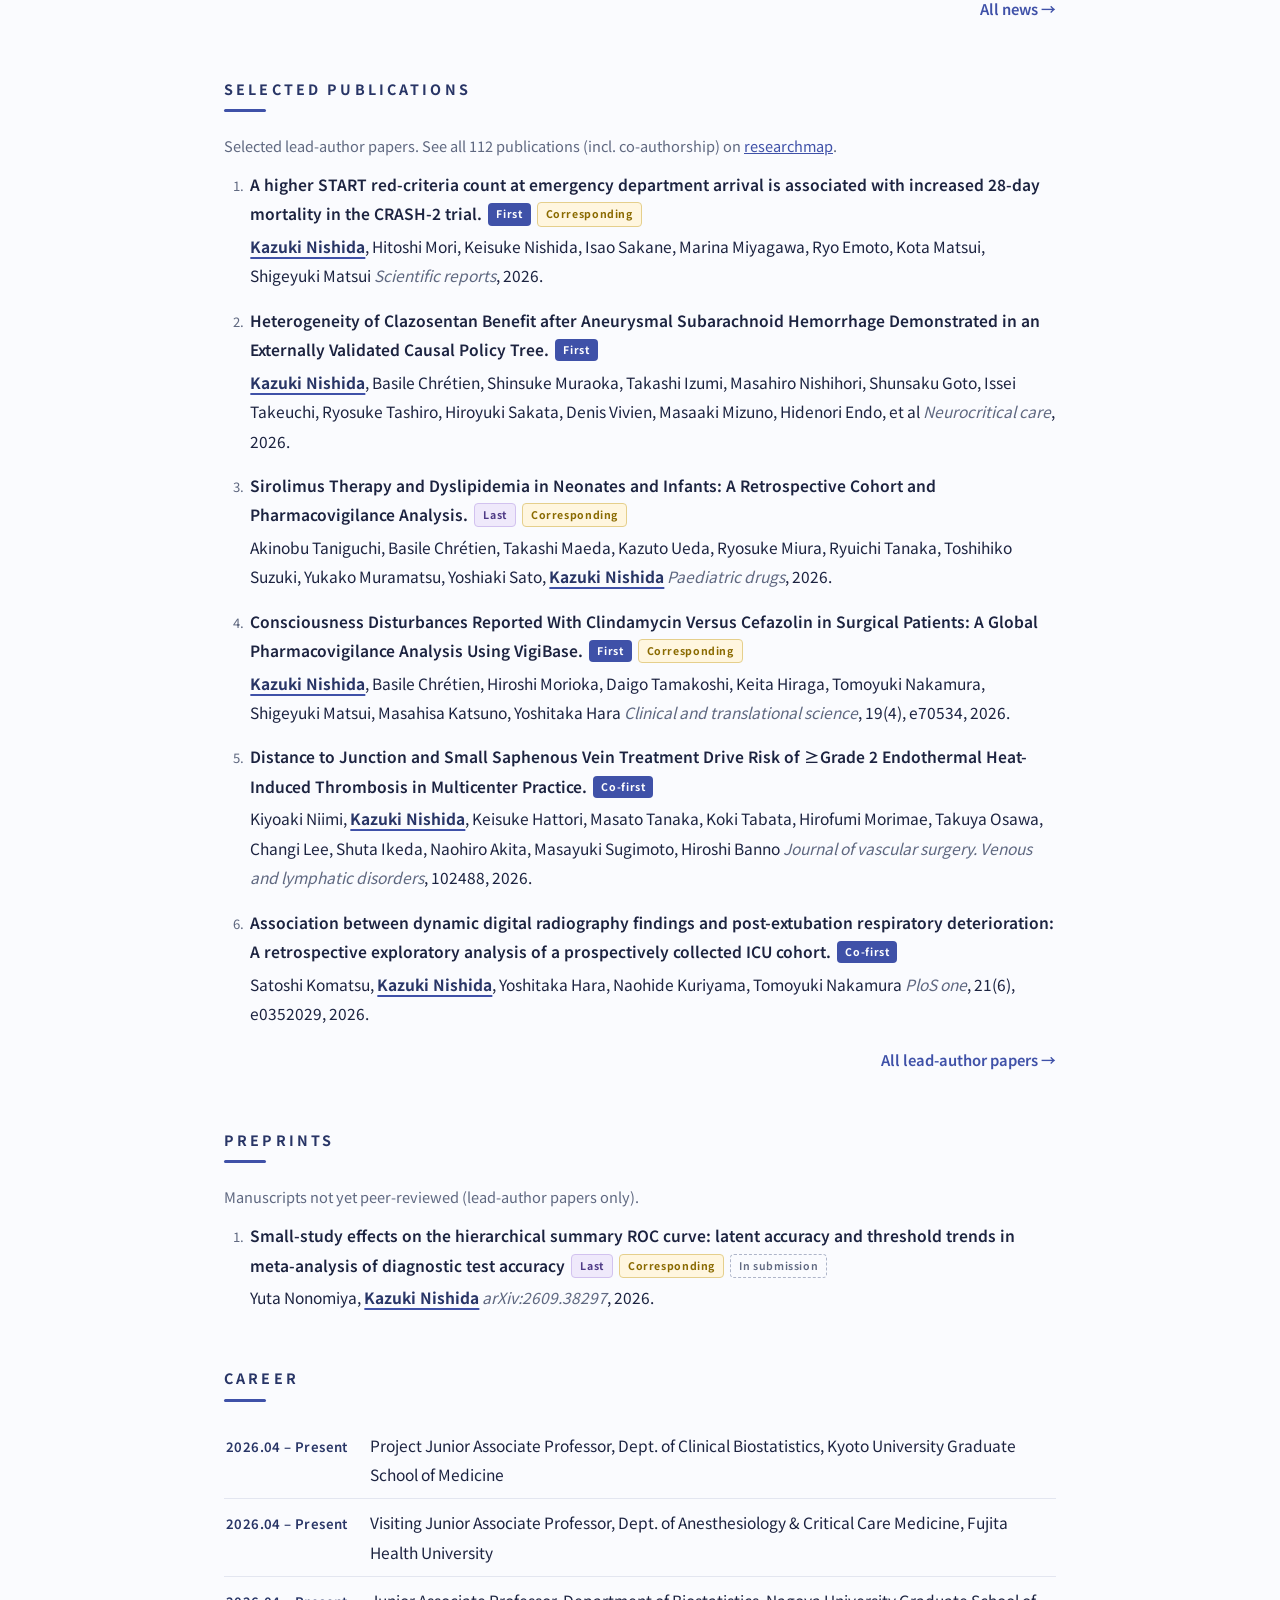
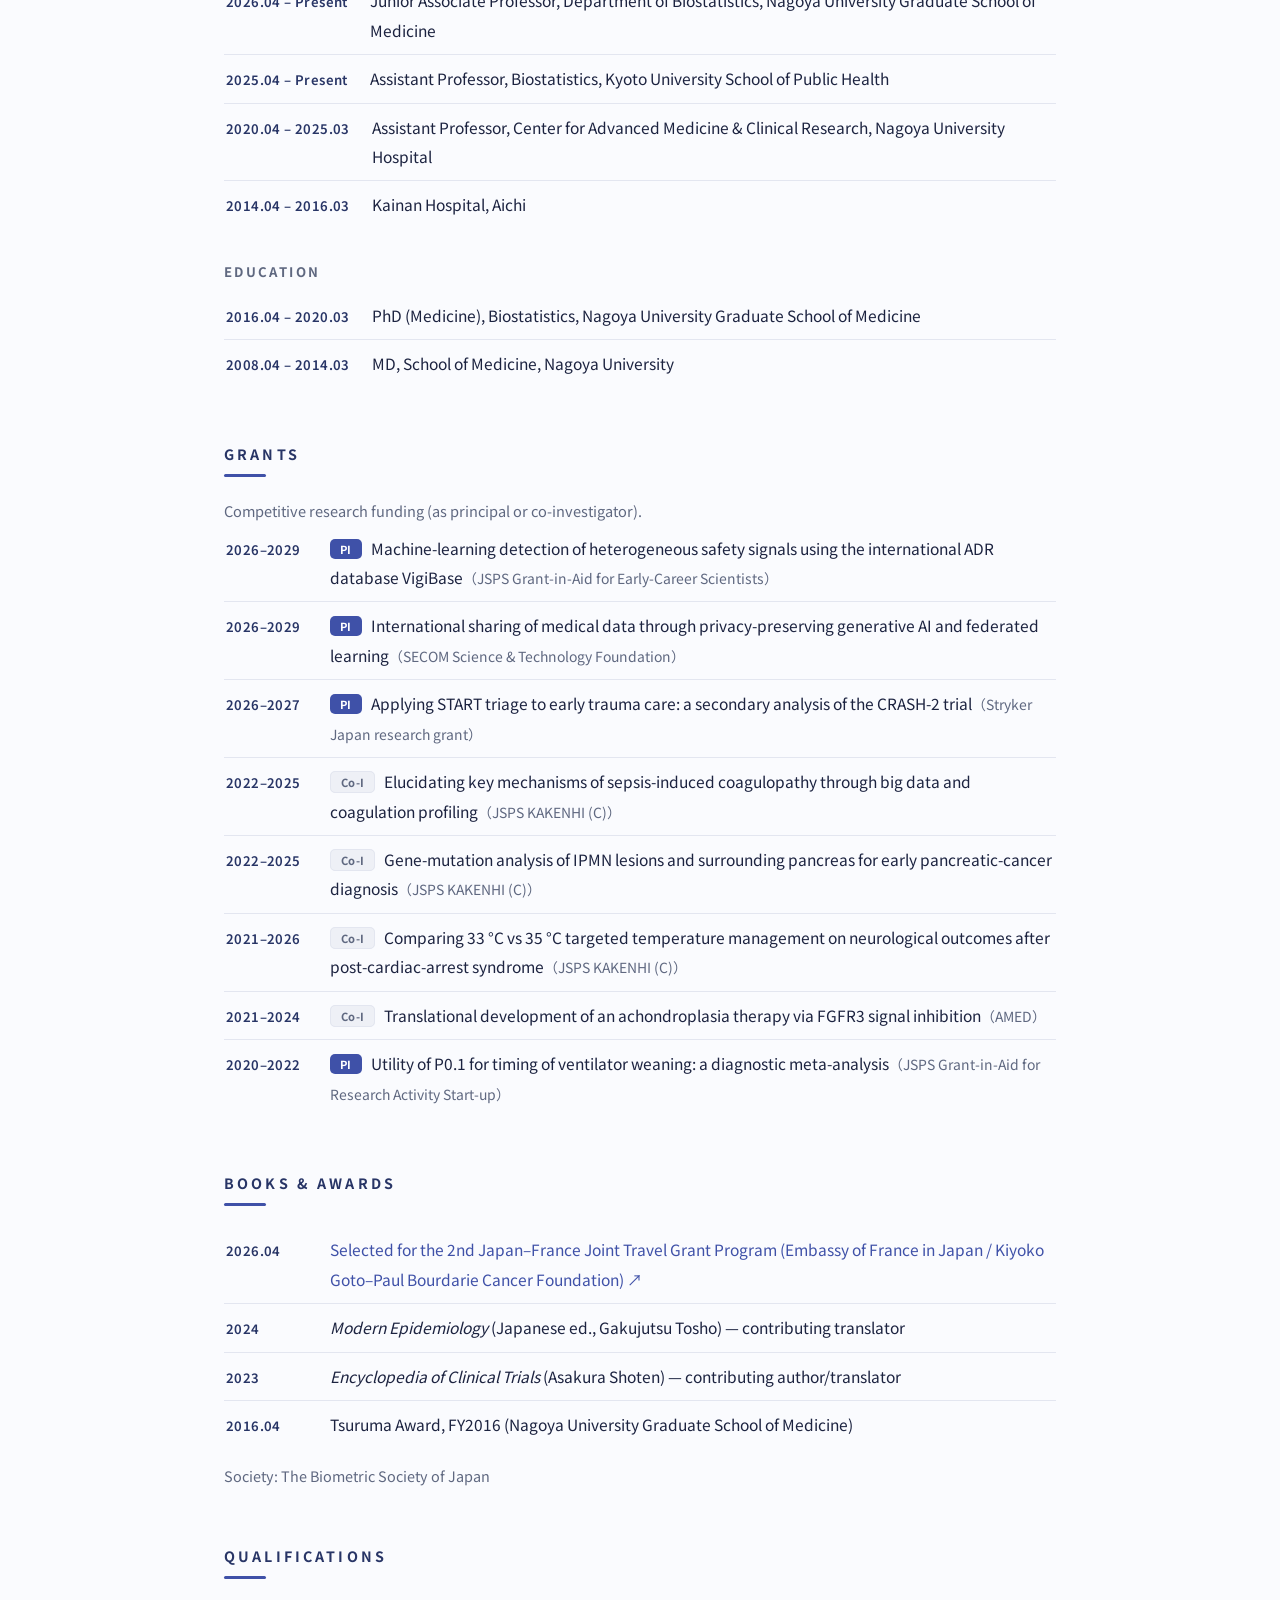
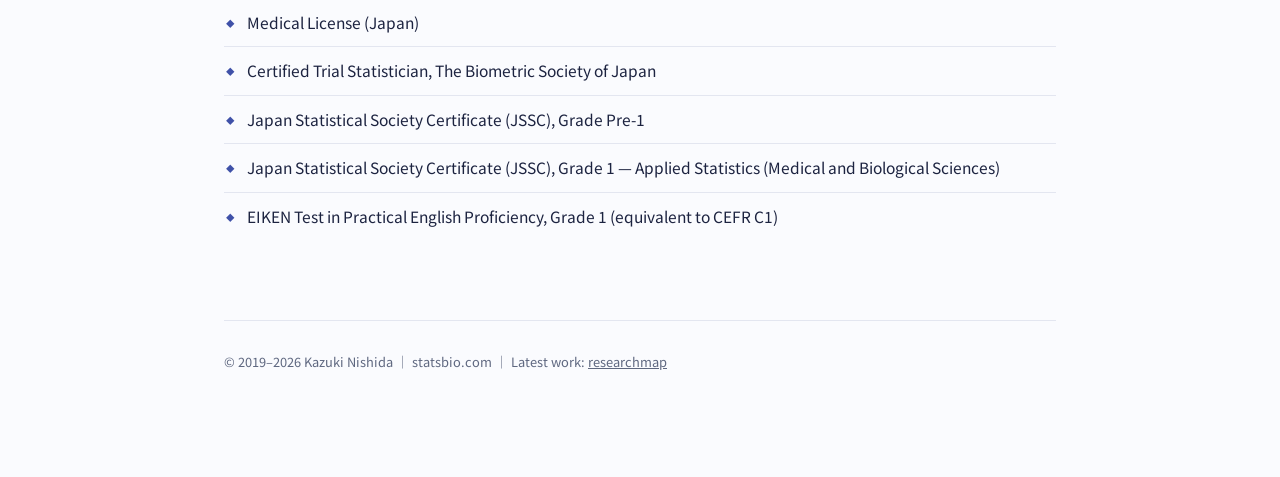
==== commit 19c24540: "Add Preprints section and arXiv preprint news (ja/en/fr) - Top page: new "Preprints" section below S" ====
--- a/en/index.html
+++ b/en/index.html
@@ -46,11 +46,11 @@
 <section id="news">
   <h2>News</h2>
   <ul class="rows">
+<li><span class="when">2026.09</span><span><a href="https://arxiv.org/abs/2609.38297" target="_blank" rel="noopener">Preprint (last &amp; corresponding author) on small-study effects in meta-analysis of diagnostic test accuracy released ↗</a></span></li>
 <li><span class="when">2026.07</span><span><a href="https://www.nature.com/articles/s41598-026-62050-z" target="_blank" rel="noopener">Original article on trauma outcome prediction using START criteria (first & corresponding author) published in <em>Scientific Reports</em> ↗</a></span></li>
 <li><span class="when">2026.06</span><span><a href="https://link.springer.com/article/10.1007/s12028-026-02573-5" target="_blank" rel="noopener">Original article (first author) on heterogeneity of clazosentan benefit after subarachnoid hemorrhage published in <em>Neurocritical Care</em> ↗</a></span></li>
 <li><span class="when">2026.06</span><span><a href="https://pubmed.ncbi.nlm.nih.gov/42329910/" target="_blank" rel="noopener">Original article (co-first author) on dynamic digital radiography and post-extubation respiratory deterioration published in <em>PLOS ONE</em> ↗</a></span></li>
 <li><span class="when">2026.05</span><span><a href="https://link.springer.com/article/10.1007/s40272-026-00754-5" target="_blank" rel="noopener">Original article (last & corresponding author) on sirolimus therapy and dyslipidemia in neonates and infants published in <em>Paediatric Drugs</em> ↗</a></span></li>
-<li><span class="when">2026.04</span><span><a href="https://ascpt.onlinelibrary.wiley.com/doi/10.1111/cts.70534" target="_blank" rel="noopener">Original article (first & corresponding author) on clindamycin and perioperative consciousness disturbance published in <em>Clinical and Translational Science</em> ↗</a></span></li>
   </ul>
   <p class="more"><a href="news.html">All news →</a></p>
 </section>
@@ -67,6 +67,14 @@
 <li><a class="t" href="https://researchmap.jp/kazuki-nishida/published_papers/54223745" target="_blank" rel="noopener">Association between dynamic digital radiography findings and post-extubation respiratory deterioration: A retrospective exploratory analysis of a prospectively collected ICU cohort.</a><span class="rb first">Co-first</span><span class="aline">Satoshi Komatsu, <strong>Kazuki Nishida</strong>, Yoshitaka Hara, Naohide Kuriyama, Tomoyuki Nakamura <span class="j">PloS one</span>, 21(6), e0352029, 2026.</span></li>
   </ol>
   <p class="more"><a href="publications.html">All lead-author papers →</a></p>
+</section>
+
+<section id="preprints">
+  <h2>Preprints</h2>
+  <p class="pubnote">Manuscripts not yet peer-reviewed (lead-author papers only).</p>
+  <ol class="pubs sel-list">
+<li><a class="t" href="https://arxiv.org/abs/2609.38297" target="_blank" rel="noopener">Small-study effects on the hierarchical summary ROC curve: latent accuracy and threshold trends in meta-analysis of diagnostic test accuracy</a><span class="rb last">Last</span><span class="rb corr">Corresponding</span><span class="rb pre">In submission</span><span class="aline">Yuta Nonomiya, <strong>Kazuki Nishida</strong> <span class="j">arXiv:2609.38297</span>, 2026.</span></li>
+  </ol>
 </section>
 
 <section id="career">
--- a/style.css
+++ b/style.css
@@ -574,3 +574,11 @@
 
 /* 「最終」badge: violet tone (visible on paper bg) */
 .rb.last{background:#efe9fb;color:#4e3a86;border:1px solid #d2c2ef}
+
+/* facts: grid layout — overlap structurally impossible */
+.facts li{display:grid;grid-template-columns:8em 1fr;column-gap:14px;align-items:start}
+.facts .k{min-width:0;white-space:normal}
+.facts-card .facts li{display:grid}
+
+/* preprint status badge: muted & dashed = not yet peer-reviewed (2026-10) */
+.rb.pre{background:transparent;color:var(--sub);border:1px dashed #aeb5c9;font-weight:600}
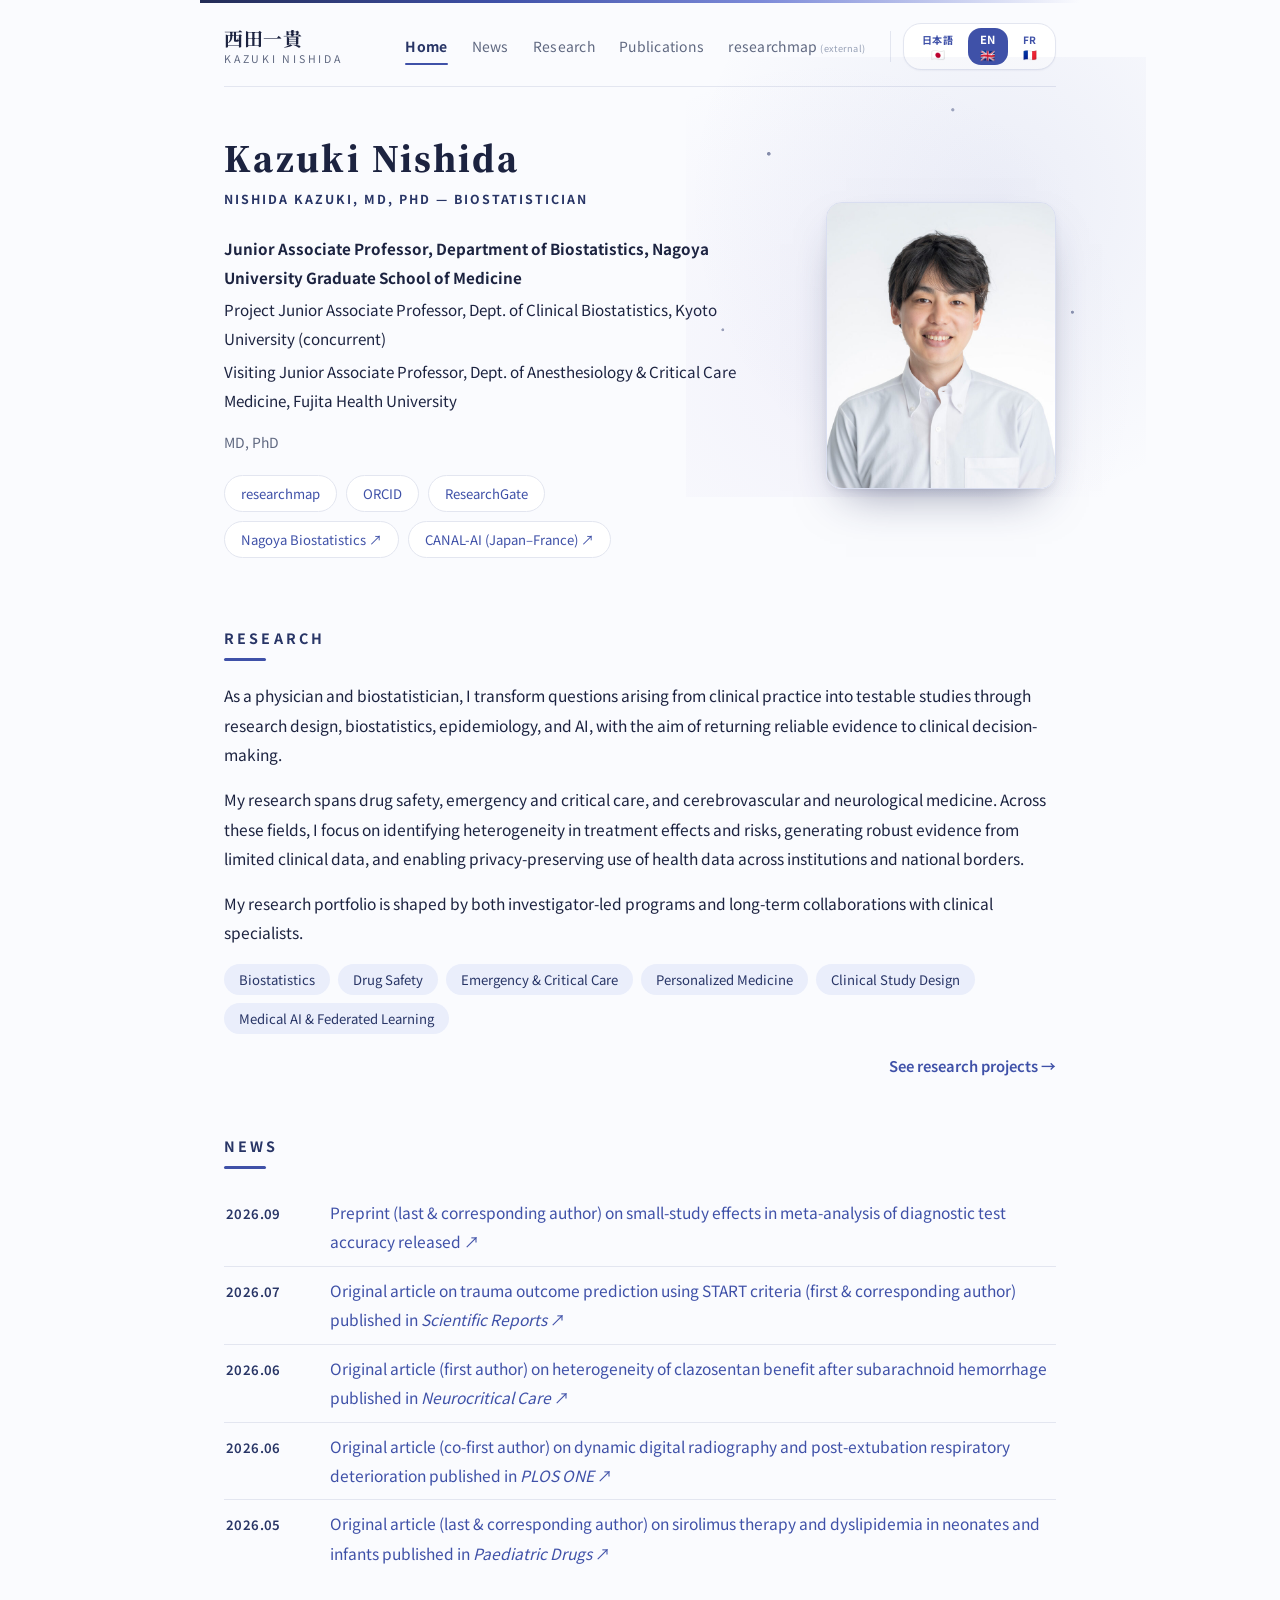
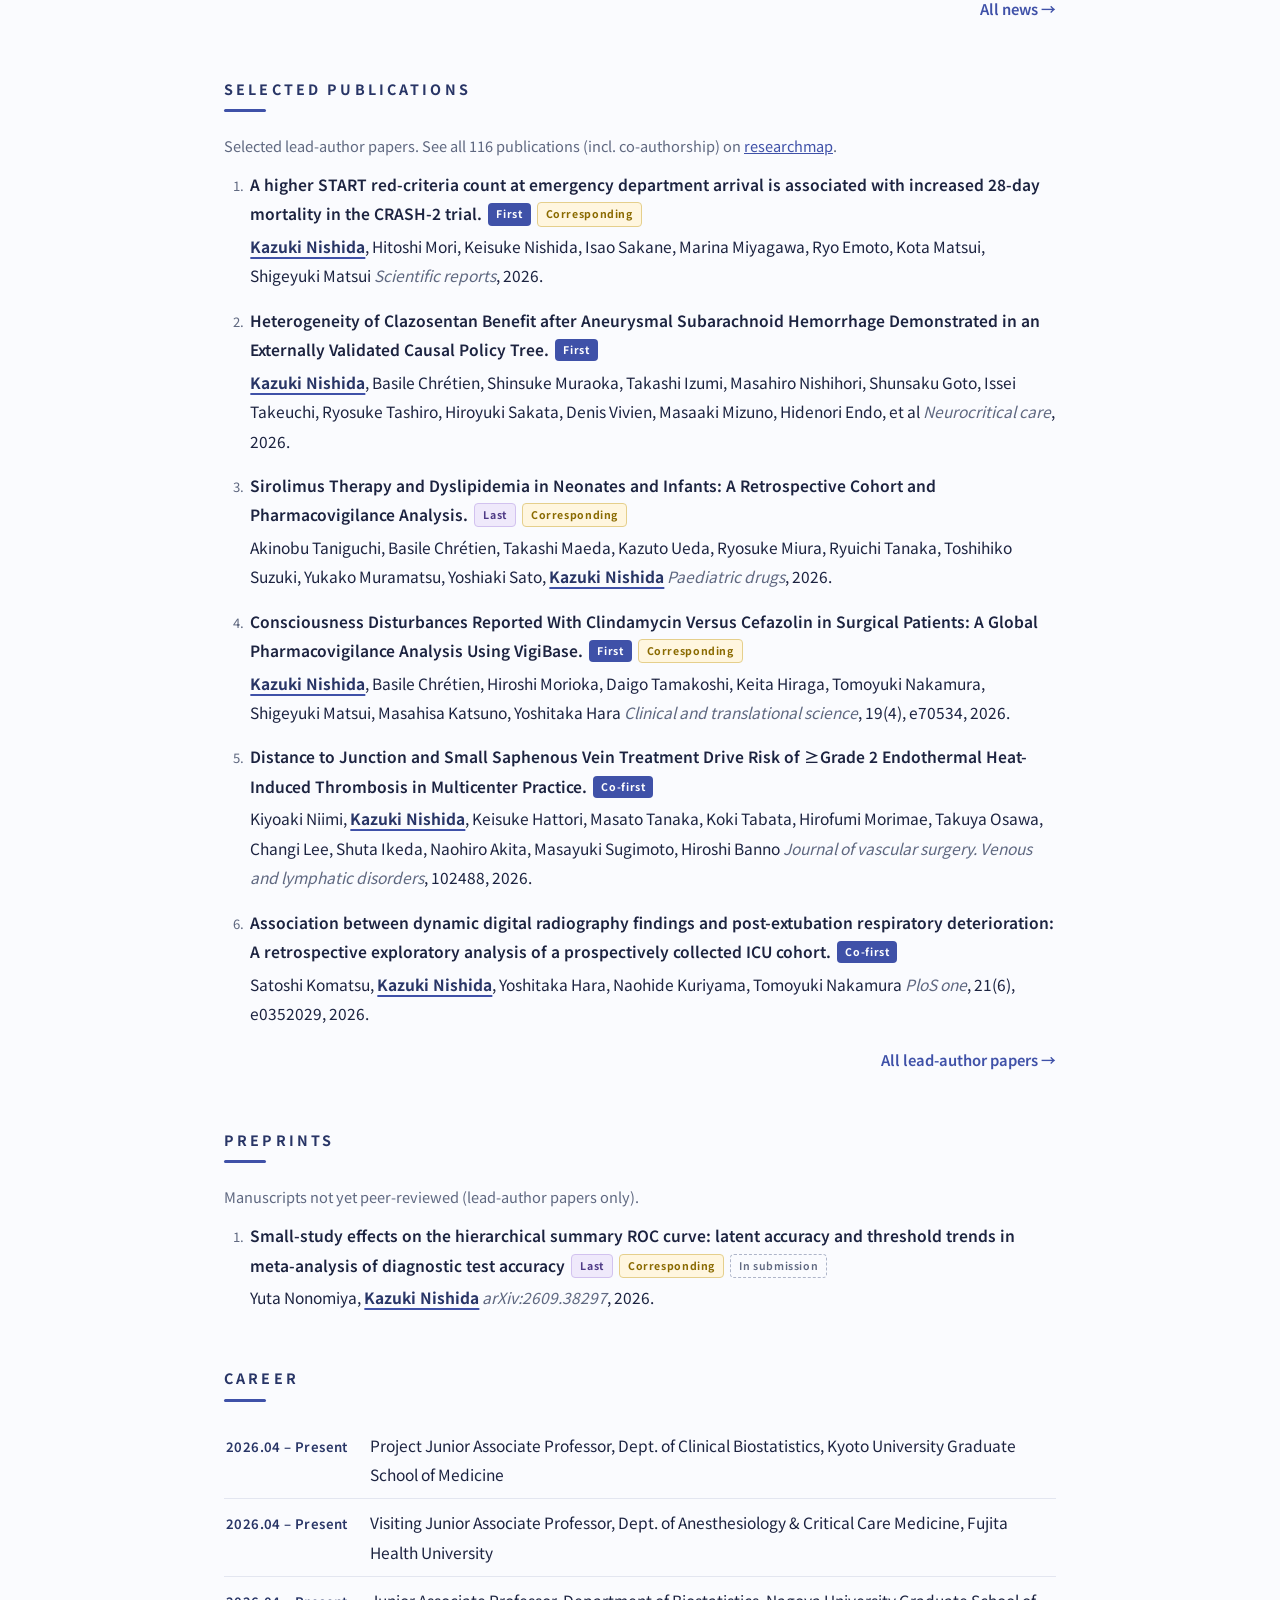
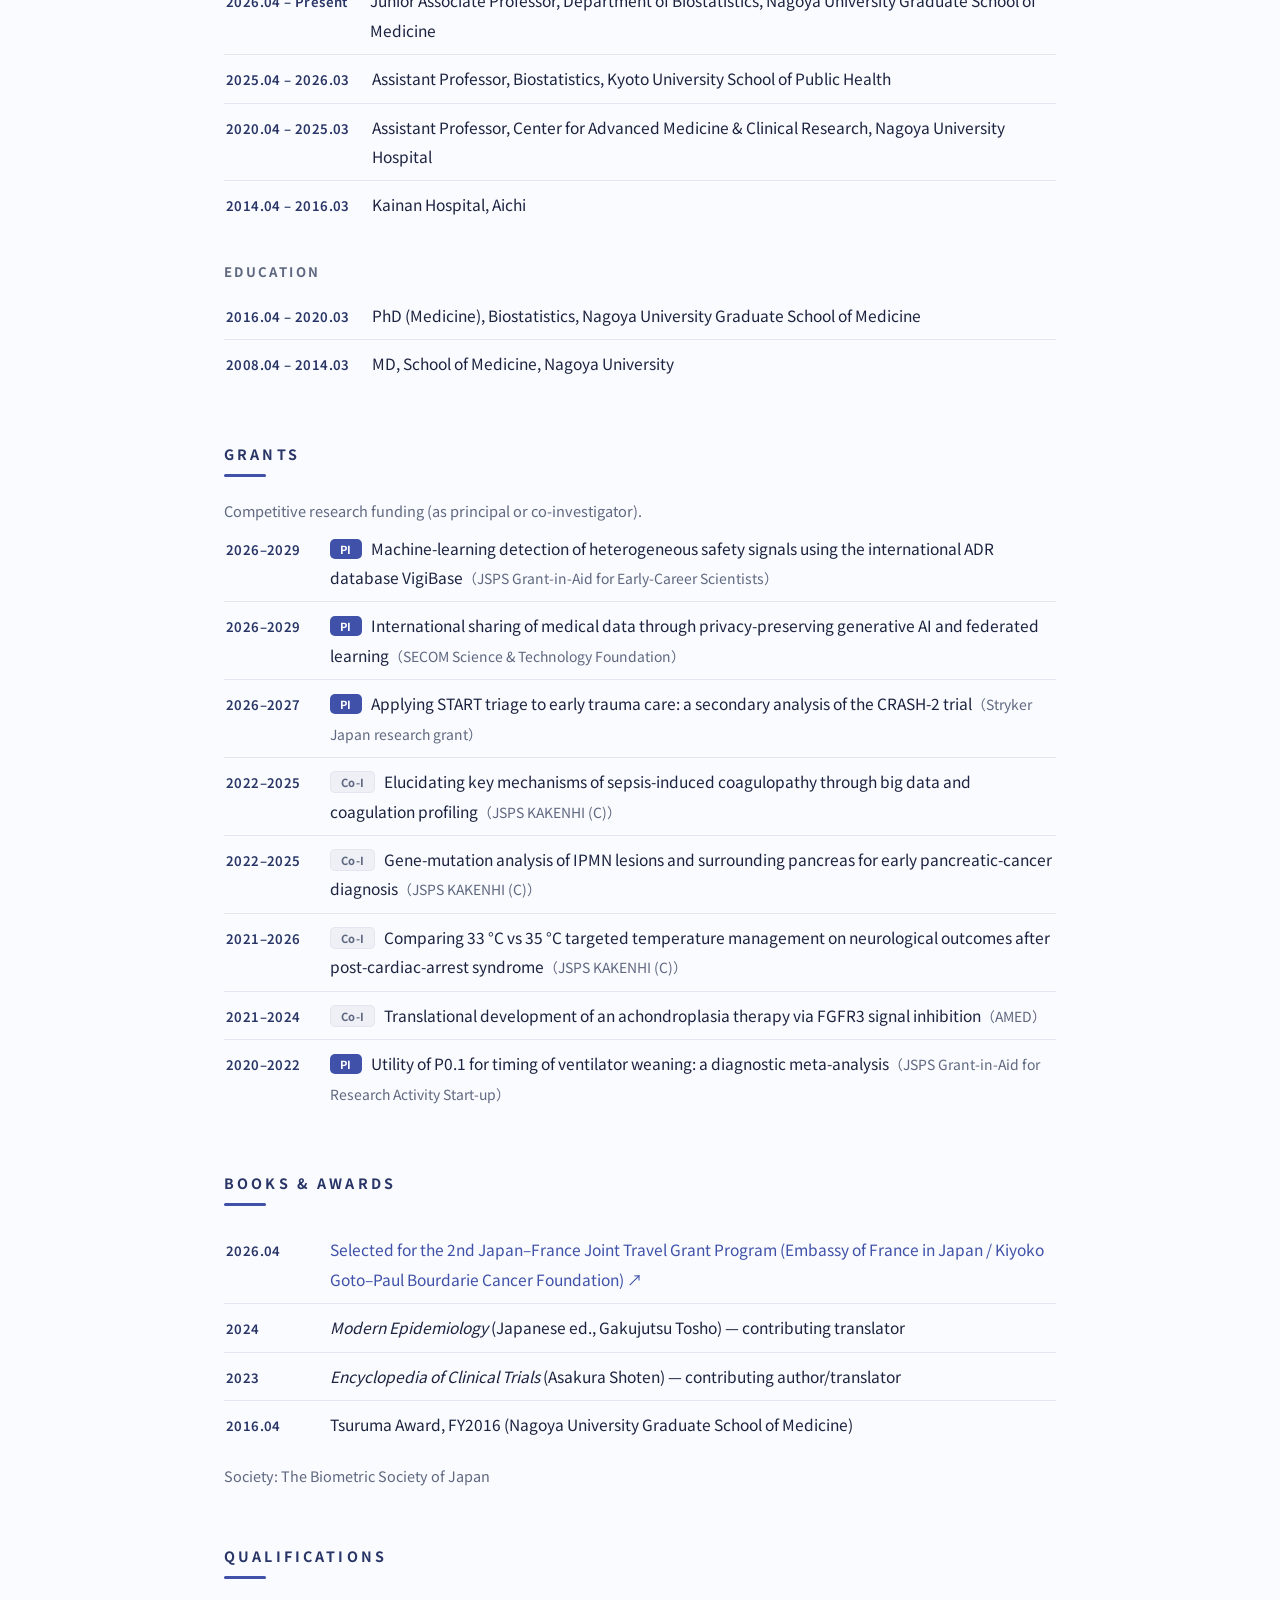
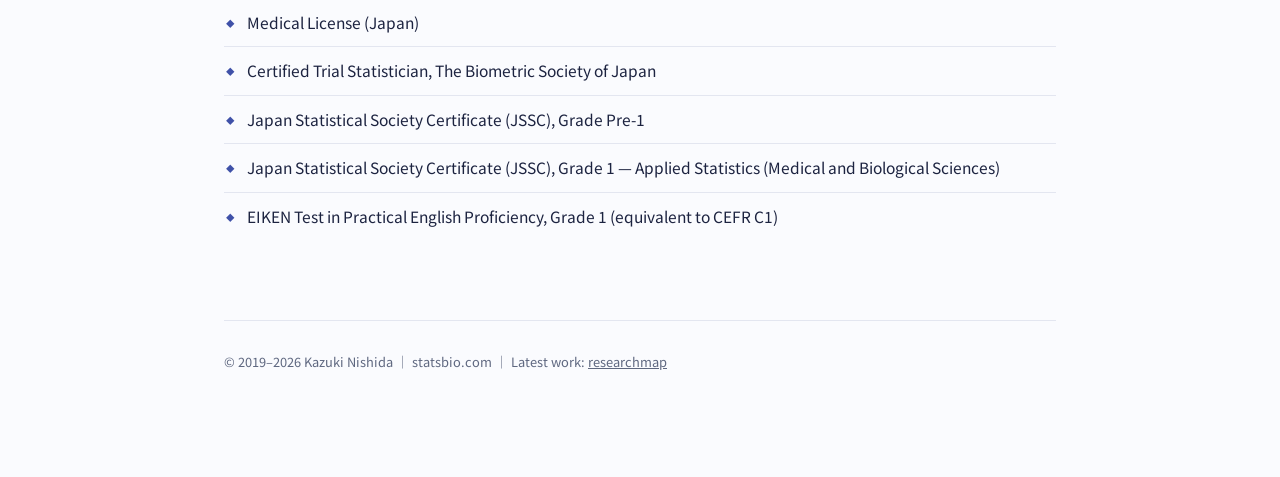
==== commit d4fb268a: "Career: Kyoto assistant professorship until 2026.03; publication count 112 -> 116 - Career (ja/en/fr" ====
--- a/en/index.html
+++ b/en/index.html
@@ -57,14 +57,14 @@
 
 <section id="selected">
   <h2>Selected Publications</h2>
-  <p class="pubnote">Selected lead-author papers. See all 112 publications (incl. co-authorship) on <a href="https://researchmap.jp/kazuki-nishida" target="_blank" rel="noopener">researchmap</a>.</p>
+  <p class="pubnote">Selected lead-author papers. See all 116 publications (incl. co-authorship) on <a href="https://researchmap.jp/kazuki-nishida" target="_blank" rel="noopener">researchmap</a>.</p>
   <ol class="pubs sel-list">
-<li><a class="t" href="https://researchmap.jp/kazuki-nishida/published_papers/54375426" target="_blank" rel="noopener">A higher START red-criteria count at emergency department arrival is associated with increased 28-day mortality in the CRASH-2 trial.</a><span class="rb first">First</span><span class="rb corr">Corresponding</span><span class="aline"><strong>Kazuki Nishida</strong>, Hitoshi Mori, Keisuke Nishida, Isao Sakane, Marina Miyagawa, Ryo Emoto, Kota Matsui, Shigeyuki Matsui <span class="j">Scientific reports</span>, 2026.</span></li>
-<li><a class="t" href="https://researchmap.jp/kazuki-nishida/published_papers/54204003" target="_blank" rel="noopener">Heterogeneity of Clazosentan Benefit after Aneurysmal Subarachnoid Hemorrhage Demonstrated in an Externally Validated Causal Policy Tree.</a><span class="rb first">First</span><span class="aline"><strong>Kazuki Nishida</strong>, Basile Chrétien, Shinsuke Muraoka, Takashi Izumi, Masahiro Nishihori, Shunsaku Goto, Issei Takeuchi, Ryosuke Tashiro, Hiroyuki Sakata, Denis Vivien, Masaaki Mizuno, Hidenori Endo, et al <span class="j">Neurocritical care</span>, 2026.</span></li>
-<li><a class="t" href="https://researchmap.jp/kazuki-nishida/published_papers/54039979" target="_blank" rel="noopener">Sirolimus Therapy and Dyslipidemia in Neonates and Infants: A Retrospective Cohort and Pharmacovigilance Analysis.</a><span class="rb last">Last</span><span class="rb corr">Corresponding</span><span class="aline">Akinobu Taniguchi, Basile Chrétien, Takashi Maeda, Kazuto Ueda, Ryosuke Miura, Ryuichi Tanaka, Toshihiko Suzuki, Yukako Muramatsu, Yoshiaki Sato, <strong>Kazuki Nishida</strong> <span class="j">Paediatric drugs</span>, 2026.</span></li>
-<li><a class="t" href="https://researchmap.jp/kazuki-nishida/published_papers/53319522" target="_blank" rel="noopener">Consciousness Disturbances Reported With Clindamycin Versus Cefazolin in Surgical Patients: A Global Pharmacovigilance Analysis Using VigiBase.</a><span class="rb first">First</span><span class="rb corr">Corresponding</span><span class="aline"><strong>Kazuki Nishida</strong>, Basile Chrétien, Hiroshi Morioka, Daigo Tamakoshi, Keita Hiraga, Tomoyuki Nakamura, Shigeyuki Matsui, Masahisa Katsuno, Yoshitaka Hara <span class="j">Clinical and translational science</span>, 19(4), e70534, 2026.</span></li>
-<li><a class="t" href="https://researchmap.jp/kazuki-nishida/published_papers/53044819" target="_blank" rel="noopener">Distance to Junction and Small Saphenous Vein Treatment Drive Risk of ≥Grade 2 Endothermal Heat-Induced Thrombosis in Multicenter Practice.</a><span class="rb first">Co-first</span><span class="aline">Kiyoaki Niimi, <strong>Kazuki Nishida</strong>, Keisuke Hattori, Masato Tanaka, Koki Tabata, Hirofumi Morimae, Takuya Osawa, Changi Lee, Shuta Ikeda, Naohiro Akita, Masayuki Sugimoto, Hiroshi Banno <span class="j">Journal of vascular surgery. Venous and lymphatic disorders</span>, 102488, 2026.</span></li>
-<li><a class="t" href="https://researchmap.jp/kazuki-nishida/published_papers/54223745" target="_blank" rel="noopener">Association between dynamic digital radiography findings and post-extubation respiratory deterioration: A retrospective exploratory analysis of a prospectively collected ICU cohort.</a><span class="rb first">Co-first</span><span class="aline">Satoshi Komatsu, <strong>Kazuki Nishida</strong>, Yoshitaka Hara, Naohide Kuriyama, Tomoyuki Nakamura <span class="j">PloS one</span>, 21(6), e0352029, 2026.</span></li>
+<li><a class="t" href="https://doi.org/10.1038/s41598-026-62050-z" target="_blank" rel="noopener">A higher START red-criteria count at emergency department arrival is associated with increased 28-day mortality in the CRASH-2 trial.</a><span class="rb first">First</span><span class="rb corr">Corresponding</span><span class="aline"><strong>Kazuki Nishida</strong>, Hitoshi Mori, Keisuke Nishida, Isao Sakane, Marina Miyagawa, Ryo Emoto, Kota Matsui, Shigeyuki Matsui <span class="j">Scientific reports</span>, 2026.</span></li>
+<li><a class="t" href="https://doi.org/10.1007/s12028-026-02573-5" target="_blank" rel="noopener">Heterogeneity of Clazosentan Benefit after Aneurysmal Subarachnoid Hemorrhage Demonstrated in an Externally Validated Causal Policy Tree.</a><span class="rb first">First</span><span class="aline"><strong>Kazuki Nishida</strong>, Basile Chrétien, Shinsuke Muraoka, Takashi Izumi, Masahiro Nishihori, Shunsaku Goto, Issei Takeuchi, Ryosuke Tashiro, Hiroyuki Sakata, Denis Vivien, Masaaki Mizuno, Hidenori Endo, et al <span class="j">Neurocritical care</span>, 2026.</span></li>
+<li><a class="t" href="https://doi.org/10.1007/s40272-026-00754-5" target="_blank" rel="noopener">Sirolimus Therapy and Dyslipidemia in Neonates and Infants: A Retrospective Cohort and Pharmacovigilance Analysis.</a><span class="rb last">Last</span><span class="rb corr">Corresponding</span><span class="aline">Akinobu Taniguchi, Basile Chrétien, Takashi Maeda, Kazuto Ueda, Ryosuke Miura, Ryuichi Tanaka, Toshihiko Suzuki, Yukako Muramatsu, Yoshiaki Sato, <strong>Kazuki Nishida</strong> <span class="j">Paediatric drugs</span>, 2026.</span></li>
+<li><a class="t" href="https://doi.org/10.1111/cts.70534" target="_blank" rel="noopener">Consciousness Disturbances Reported With Clindamycin Versus Cefazolin in Surgical Patients: A Global Pharmacovigilance Analysis Using VigiBase.</a><span class="rb first">First</span><span class="rb corr">Corresponding</span><span class="aline"><strong>Kazuki Nishida</strong>, Basile Chrétien, Hiroshi Morioka, Daigo Tamakoshi, Keita Hiraga, Tomoyuki Nakamura, Shigeyuki Matsui, Masahisa Katsuno, Yoshitaka Hara <span class="j">Clinical and translational science</span>, 19(4), e70534, 2026.</span></li>
+<li><a class="t" href="https://doi.org/10.1016/j.jvsv.2026.102488" target="_blank" rel="noopener">Distance to Junction and Small Saphenous Vein Treatment Drive Risk of ≥Grade 2 Endothermal Heat-Induced Thrombosis in Multicenter Practice.</a><span class="rb first">Co-first</span><span class="aline">Kiyoaki Niimi, <strong>Kazuki Nishida</strong>, Keisuke Hattori, Masato Tanaka, Koki Tabata, Hirofumi Morimae, Takuya Osawa, Changi Lee, Shuta Ikeda, Naohiro Akita, Masayuki Sugimoto, Hiroshi Banno <span class="j">Journal of vascular surgery. Venous and lymphatic disorders</span>, 102488, 2026.</span></li>
+<li><a class="t" href="https://doi.org/10.1371/journal.pone.0352029" target="_blank" rel="noopener">Association between dynamic digital radiography findings and post-extubation respiratory deterioration: A retrospective exploratory analysis of a prospectively collected ICU cohort.</a><span class="rb first">Co-first</span><span class="aline">Satoshi Komatsu, <strong>Kazuki Nishida</strong>, Yoshitaka Hara, Naohide Kuriyama, Tomoyuki Nakamura <span class="j">PloS one</span>, 21(6), e0352029, 2026.</span></li>
   </ol>
   <p class="more"><a href="publications.html">All lead-author papers →</a></p>
 </section>
@@ -83,7 +83,7 @@
 <li><span class="when">2026.04 – Present</span><span>Project Junior Associate Professor, Dept. of Clinical Biostatistics, Kyoto University Graduate School of Medicine</span></li>
 <li><span class="when">2026.04 – Present</span><span>Visiting Junior Associate Professor, Dept. of Anesthesiology &amp; Critical Care Medicine, Fujita Health University</span></li>
 <li><span class="when">2026.04 – Present</span><span>Junior Associate Professor, Department of Biostatistics, Nagoya University Graduate School of Medicine</span></li>
-<li><span class="when">2025.04 – Present</span><span>Assistant Professor, Biostatistics, Kyoto University School of Public Health</span></li>
+<li><span class="when">2025.04 – 2026.03</span><span>Assistant Professor, Biostatistics, Kyoto University School of Public Health</span></li>
 <li><span class="when">2020.04 – 2025.03</span><span>Assistant Professor, Center for Advanced Medicine &amp; Clinical Research, Nagoya University Hospital</span></li>
 <li><span class="when">2014.04 – 2016.03</span><span>Kainan Hospital, Aichi</span></li>
   </ul>
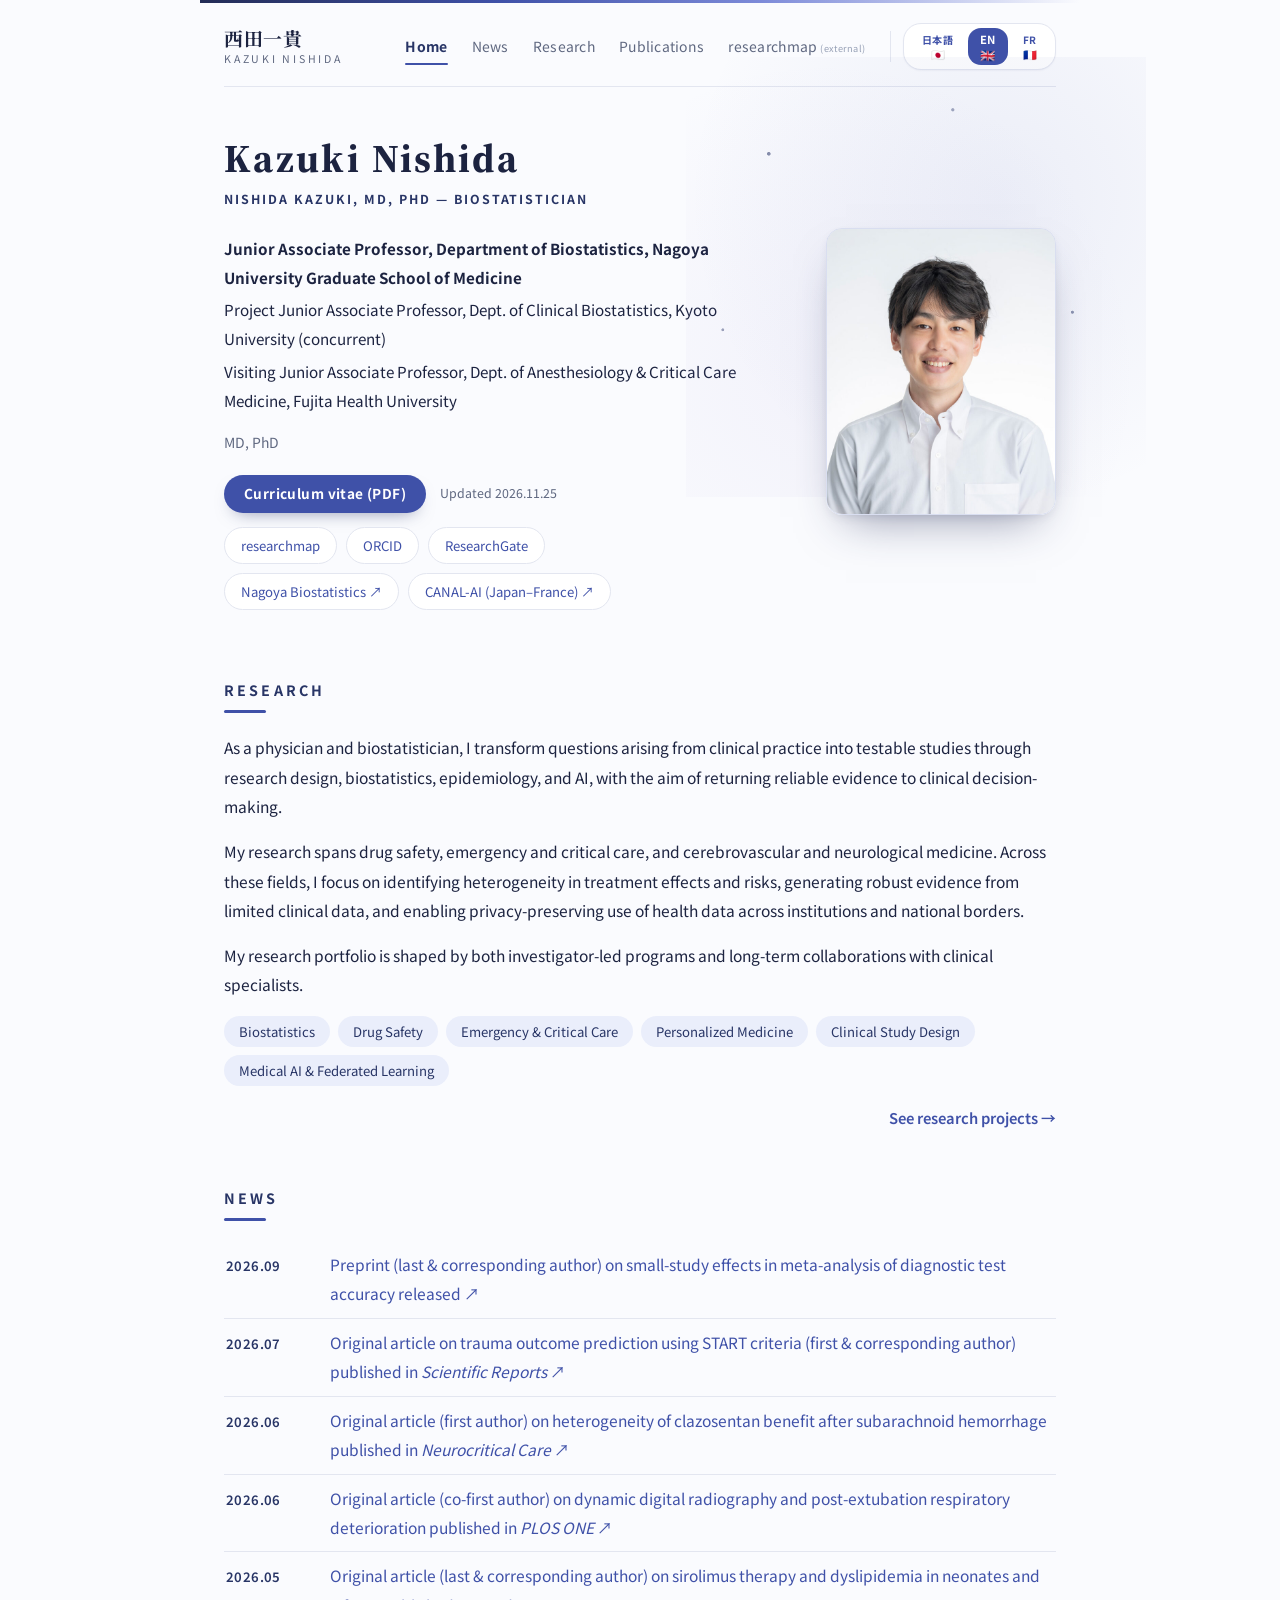
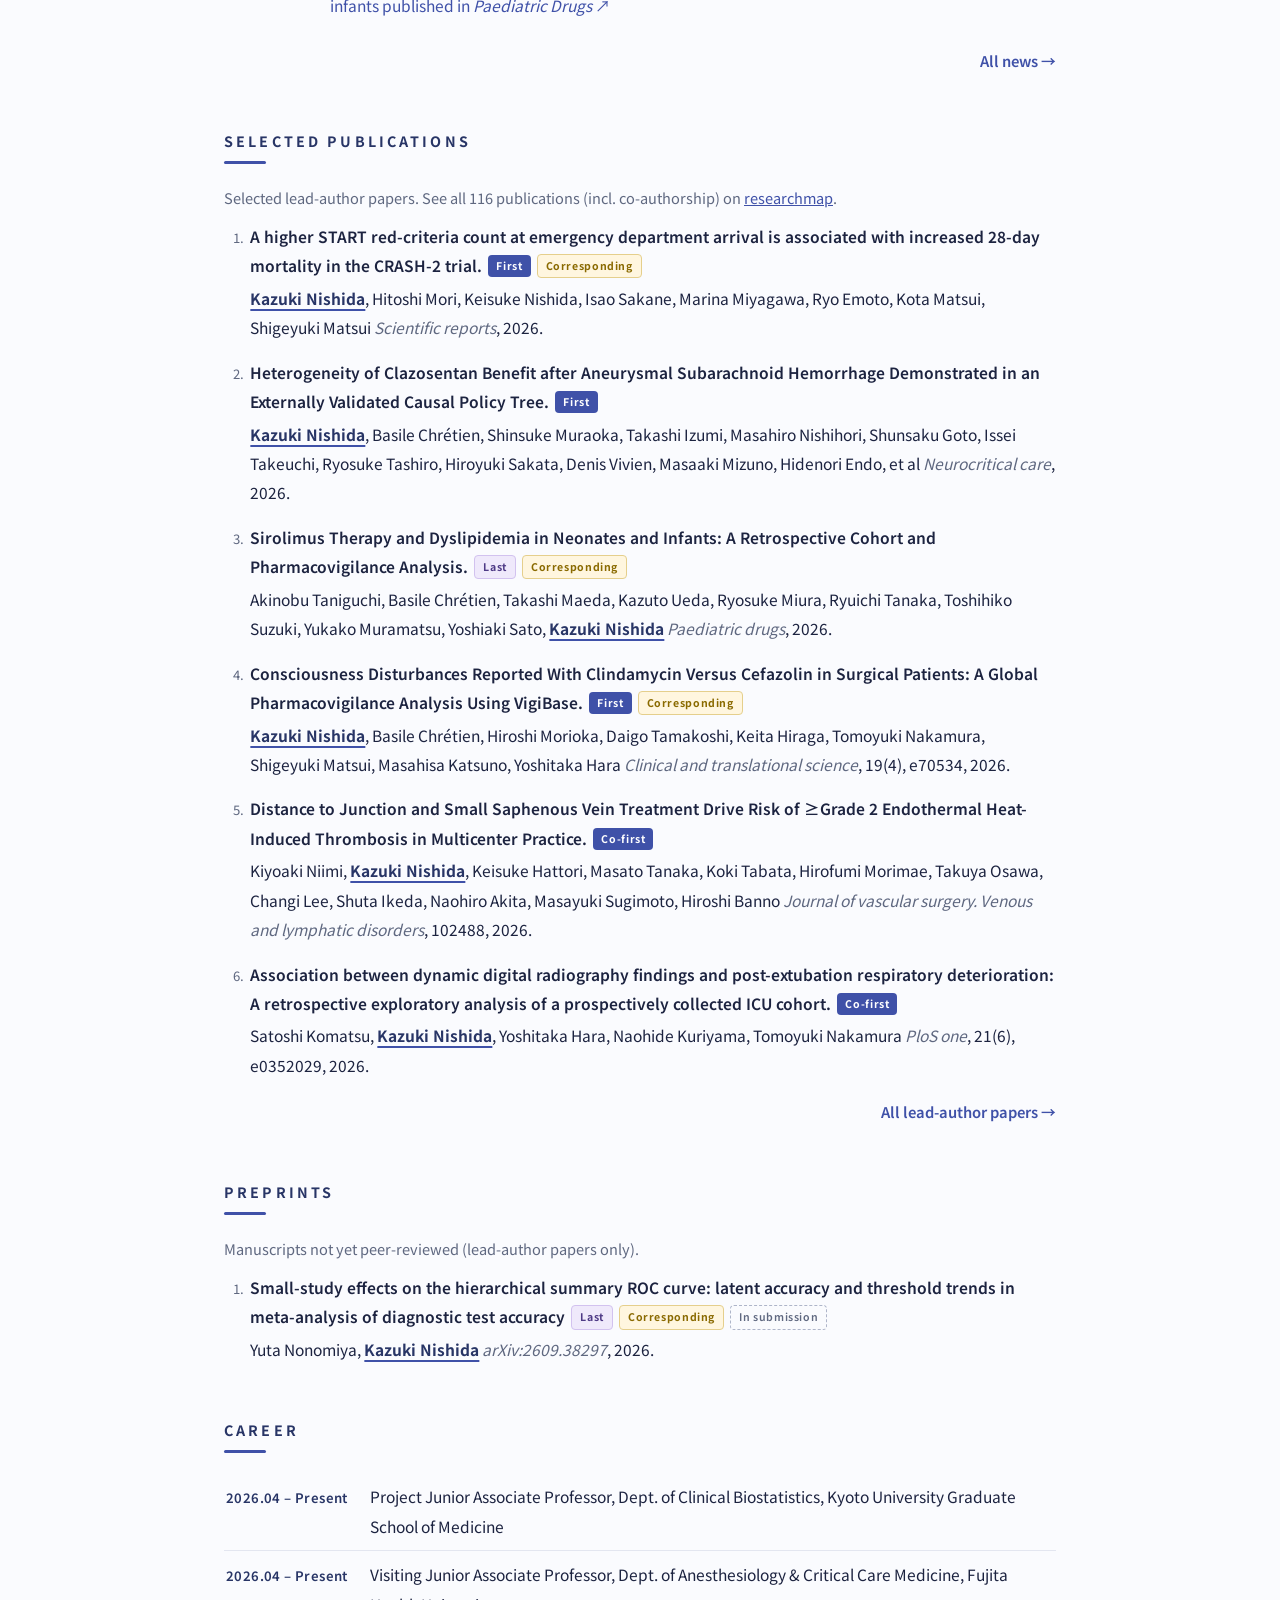
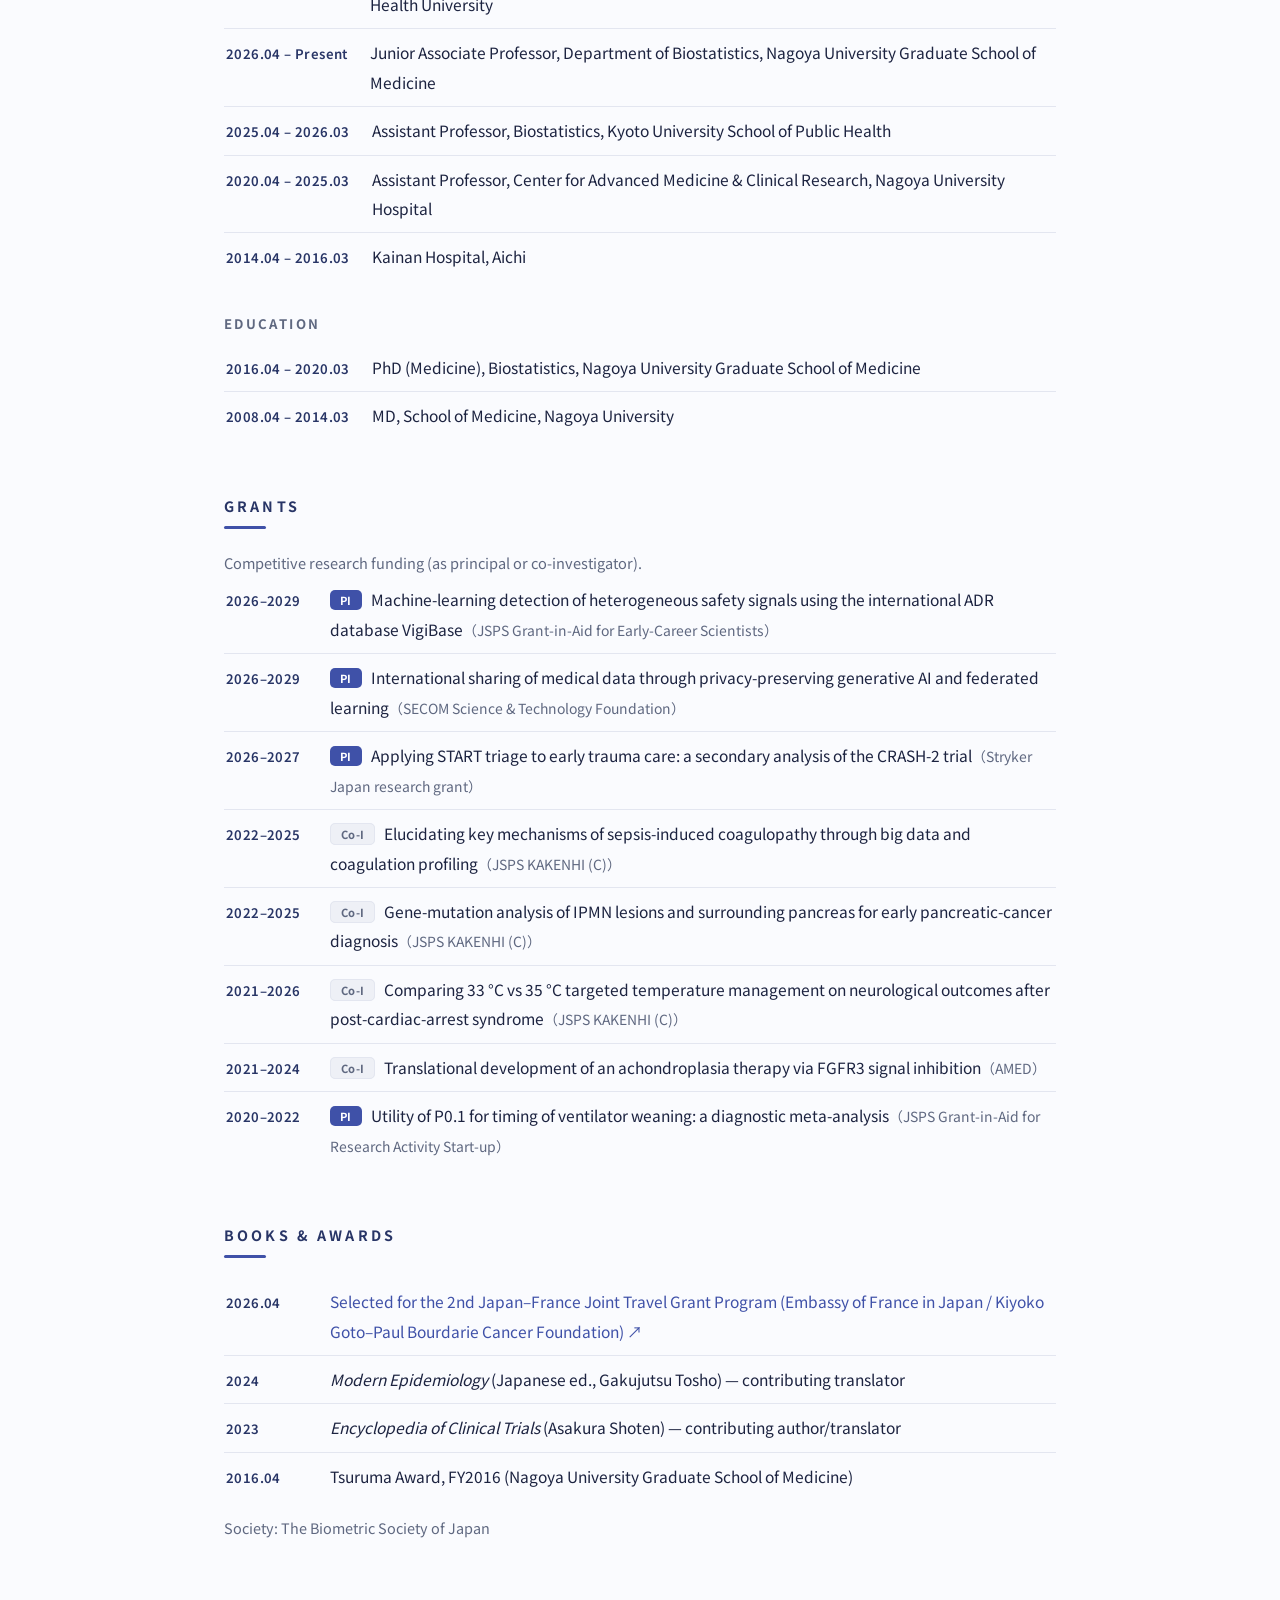
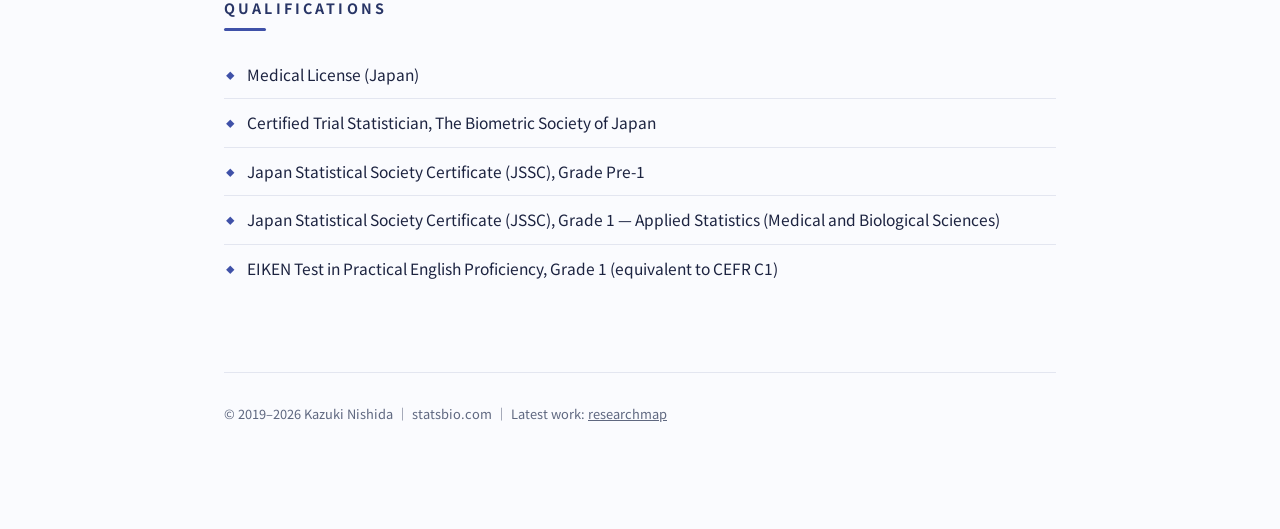
==== commit 119d97f8: "Add CV page and PDF (built from cv/cv.yaml + researchmap); CV button on the top pages - cv/: generat" ====
--- a/en/index.html
+++ b/en/index.html
@@ -28,6 +28,7 @@
 <li>Visiting Junior Associate Professor, Dept. of Anesthesiology & Critical Care Medicine, Fujita Health University</li>
     </ul>
     <p class="degree">MD, PhD</p>
+    <p class="cvline"><a class="cvbtn" href="../cv/Kazuki_Nishida_CV.pdf">Curriculum vitae (PDF)</a><span class="cvmeta">Updated <!--cv-updated-->2026.11.25<!--/cv-updated--></span></p>
     <ul class="linkchips"><li><a href="https://researchmap.jp/kazuki-nishida" target="_blank" rel="noopener">researchmap</a></li><li><a href="https://orcid.org/0000-0003-0367-8557" target="_blank" rel="noopener">ORCID</a></li><li><a href="https://www.researchgate.net/profile/Kazuki-Nishida-4" target="_blank" rel="noopener">ResearchGate</a></li></ul>
     <ul class="linkchips"><li><a href="https://nagoya-biostat.jp/" target="_blank" rel="noopener">Nagoya Biostatistics ↗</a></li><li><a href="https://canal-ai.org/" target="_blank" rel="noopener">CANAL-AI (Japan–France) ↗</a></li></ul>
   </div>
--- a/style.css
+++ b/style.css
@@ -582,3 +582,14 @@
 
 /* preprint status badge: muted & dashed = not yet peer-reviewed (2026-10) */
 .rb.pre{background:transparent;color:var(--sub);border:1px dashed #aeb5c9;font-weight:600}
+
+/* CV button in the hero (2026-11). The date inside <!--cv-updated--> is rewritten by cv/build_cv.py */
+.cvline{display:flex;flex-wrap:wrap;align-items:center;gap:6px 14px;margin:0 0 14px}
+.cvbtn{
+  display:inline-block;background:var(--accent);color:#fff;text-decoration:none;
+  border-radius:999px;padding:6px 20px;font-size:.88em;font-weight:700;letter-spacing:.03em;
+  box-shadow:0 8px 18px -10px rgba(40,53,102,.6);transition:.15s;
+}
+.cvbtn:hover{background:var(--accent-dark)}
+.cvmeta{color:var(--sub);font-size:.8em;font-variant-numeric:tabular-nums}
+@media print{.cvline{display:none}}
